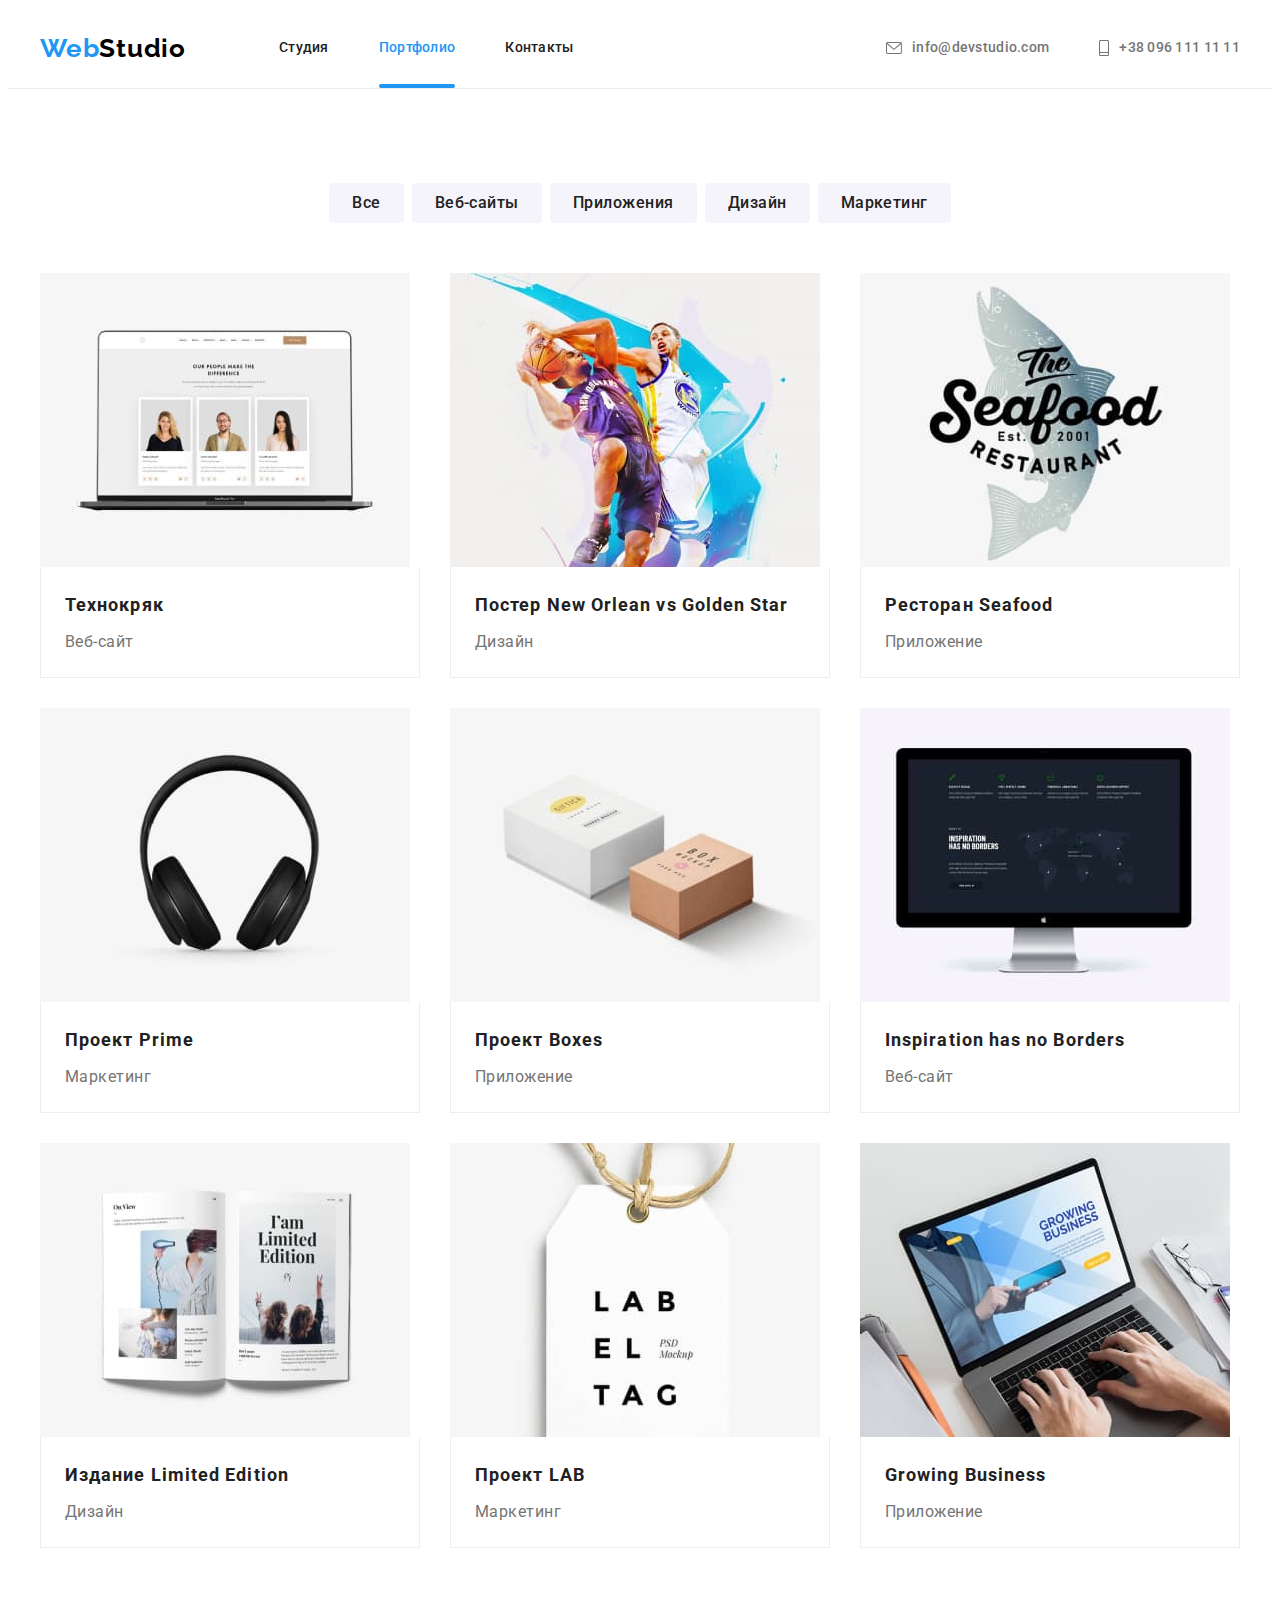
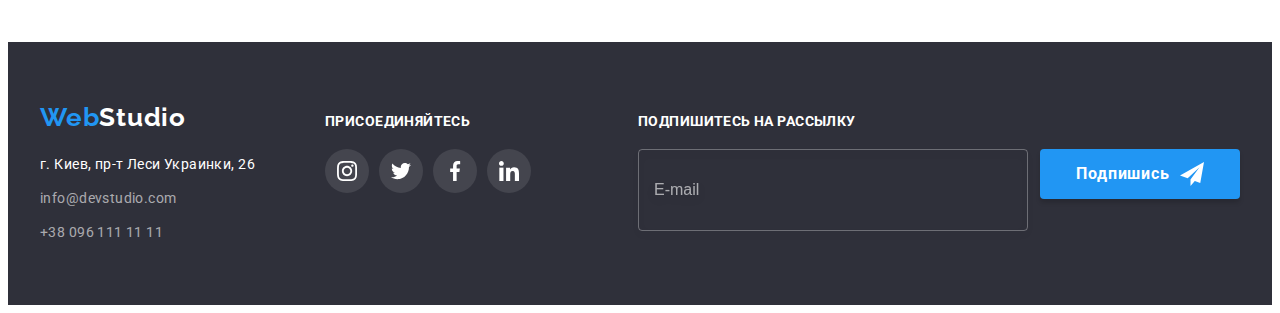
==== portfolio.html @ 3ea46f01 "basic files for homework 7" ====
<!DOCTYPE html>
<html lang="ru">

<head>
  <meta charset="UTF-8" />
  <meta http-equiv="X-UA-Compatible" content="IE=edge" />
  <meta name="viewport" content="width=device-width, initial-scale=1.0" />
  <title>Portfolio</title>
  <link rel="preconnect" href="https://fonts.googleapis.com" />
  <link rel="preconnect" href="https://fonts.gstatic.com" crossorigin />
  <link href="https://fonts.googleapis.com/css2?family=Raleway:wght@700&family=Roboto:wght@400;500;700;900&display=swap"
    rel="stylesheet" />
  <link rel="stylesheet" href="https://cdnjs.cloudflare.com/ajax/libs/modern-normalize/1.1.0/modern-normalize.min.css"
    integrity="sha512-wpPYUAdjBVSE4KJnH1VR1HeZfpl1ub8YT/NKx4PuQ5NmX2tKuGu6U/JRp5y+Y8XG2tV+wKQpNHVUX03MfMFn9Q=="
    crossorigin="anonymous" referrerpolicy="no-referrer" />
  <link rel="stylesheet" href="./css/styles.css" />
</head>

<body>
  <!-- Header-->
  <header class="header">
    <div class="container">
      <!--Main Navigation-->
      <nav class="header-nav">
        <a href="./index.html" lang="en" class="header-logo link">
          <span class="logo-accent">Web</span>Studio
        </a>
        <ul class="header-list list">
          <li class="header-item">
            <a href="./index.html" class="header-link link">Студия</a>
          </li>
          <li class="header-item">
            <a href="" class="header-link link active">Портфолио</a>
          </li>
          <li class="header-item">
            <a href="" class="header-link link"> Контакты</a>
          </li>
        </ul>
      </nav>
      <!-- Header Contacts-->
      <ul class="header-contacts-list list">
        <li class="header-item">
          <a href="mailto:info@devstudio.com" class="header-email link">
            <svg class="heder-mail-icon" width="16" height="12">
              <use href="./images/icons.svg#mail"></use>
            </svg>
            info@devstudio.com</a>
        </li>
        <li class="header-item">
          <a href="tel:+380961111111" class="header-tel link">
            <svg class="heder-tel-icon" width="10" height="16">
              <use href="./images/icons.svg#tel"></use>
            </svg>
            +38 096 111 11 11</a>
        </li>
      </ul>
    </div>
  </header>
  <!-- Main Content-->
  <main>
    <section class="portfolio">
      <div class="container">
        <h2 class="visually-hidden">Портфолио</h2>
        <ul class="portfolio-nav list">
          <li class="portfolio-item">
            <button type="button" class="portfolio-btn">Все</button>
          </li>
          <li class="portfolio-item">
            <button type="button" class="portfolio-btn">Веб-сайты</button>
          </li>
          <li class="portfolio-item">
            <button type="button" class="portfolio-btn">Приложения</button>
          </li>
          <li class="portfolio-item">
            <button type="button" class="portfolio-btn">Дизайн</button>
          </li>
          <li class="portfolio-item">
            <button type="button" class="portfolio-btn">Маркетинг</button>
          </li>
        </ul>
        <ul class="portfolio-list list">
          <li class="portfolio-item">
            <a href="" class="portfolio-link link">
              <div class="portfolio-top-wrap">
                <img src="./images/technocrack.jpg" alt="Веб-сайт Технокряк" width="370" />
                <p class="portfolio-top-text">Ресурс предлагает комплексные предложения с разным уровнем функционала и
                  сервисов. Все это позволит посетителю получить
                  исчерпывающие сведения о компании или частном лице.</p>
              </div>
              <div class="portfolio-title-wrap">
                <h3 class="portfolio-subtitle">Технокряк</h3>
                <p class="portfolio-text">Веб-сайт</p>
              </div>
            </a>
          </li>
          <li class="portfolio-item">
            <a href="" class="portfolio-link link">
              <div class="portfolio-top-wrap">
                <img src="./images/novsgs.jpg" alt="Постер New Orlean vs Golden Star" width="370" />
                <p class="portfolio-top-text">Ресурс предлагает комплексные предложения с разным уровнем функционала и
                  сервисов. Все это позволит посетителю получить
                  исчерпывающие сведения о компании или частном лице.</p>
              </div>
              <div class="portfolio-title-wrap">
                <h3 class="portfolio-subtitle">
                  Постер <span lang="en">New Orlean vs Golden Star</span>
                </h3>
                <p class="portfolio-text">Дизайн</p>
              </div>
            </a>
          </li>
          <li class="portfolio-item">
            <a href="" class="portfolio-link link">
              <div class="portfolio-top-wrap">
                <img src="./images/seafood.jpg" alt="Ресторан Seafood" width="370" />
                <p class="portfolio-top-text">Ресурс предлагает комплексные предложения с разным уровнем функционала и
                  сервисов. Все это позволит посетителю получить
                  исчерпывающие сведения о компании или частном лице.</p>
              </div>
              <div class="portfolio-title-wrap">
                <h3 class="portfolio-subtitle">Ресторан <span lang="en">Seafood</span></h3>
                <p class="portfolio-text">Приложение</p>
              </div>
            </a>
          </li>
          <li class="portfolio-item">
            <a href="" class="portfolio-link link">
              <div class="portfolio-top-wrap">
                <img src="./images/prime.jpg" alt="Проект Prime" width="370" />
                <p class="portfolio-top-text">Ресурс предлагает комплексные предложения с разным уровнем функционала и
                  сервисов. Все это позволит посетителю получить
                  исчерпывающие сведения о компании или частном лице.</p>
              </div>
              <div class="portfolio-title-wrap">
                <h3 class="portfolio-subtitle">Проект <span lang="en">Prime</span></h3>
                <p class="portfolio-text">Маркетинг</p>
              </div>
            </a>
          </li>
          <li class="portfolio-item">
            <a href="" class="portfolio-link link">
              <div class="portfolio-top-wrap">
                <img src="./images/boxes.jpg" alt="Проект Boxes" width="370" />
                <p class="portfolio-top-text">Ресурс предлагает комплексные предложения с разным уровнем функционала и
                  сервисов. Все это позволит посетителю получить
                  исчерпывающие сведения о компании или частном лице.</p>
              </div>
              <div class="portfolio-title-wrap">
                <h3 class="portfolio-subtitle">Проект <span lang="en">Boxes</span></h3>
                <p class="portfolio-text">Приложение</p>
              </div>
            </a>
          </li>
          <li class="portfolio-item">
            <a href="" class="portfolio-link link">
              <div class="portfolio-top-wrap">
                <img src="./images/inspiration.jpg" alt="Inspiration has no Borders" width="370" />
                <p class="portfolio-top-text">Ресурс предлагает комплексные предложения с разным уровнем функционала и
                  сервисов. Все это позволит посетителю получить
                  исчерпывающие сведения о компании или частном лице.</p>
              </div>
              <div class="portfolio-title-wrap">
                <h3 class="portfolio-subtitle" lang="en">Inspiration has no Borders</h3>
                <p class="portfolio-text">Веб-сайт</p>
              </div>
            </a>
          </li>
          <li class="portfolio-item">
            <a href="" class="portfolio-link link">
              <div class="portfolio-top-wrap">
                <img src="./images/limited-edition.jpg" alt="Издание Limited Edition" width="370" />
                <p class="portfolio-top-text">Ресурс предлагает комплексные предложения с разным уровнем функционала и
                  сервисов. Все это позволит посетителю получить
                  исчерпывающие сведения о компании или частном лице.</p>
              </div>
              <div class="portfolio-title-wrap">
                <h3 class="portfolio-subtitle">Издание <span lang="en">Limited Edition</span></h3>
                <p class="portfolio-text">Дизайн</p>
              </div>
            </a>
          </li>
          <li class="portfolio-item">
            <a href="" class="portfolio-link link">
              <div class="portfolio-top-wrap">
                <img src="./images/lab.jpg" alt="Проект LAB" width="370" />
                <p class="portfolio-top-text">Ресурс предлагает комплексные предложения с разным уровнем функционала и
                  сервисов. Все это позволит посетителю получить
                  исчерпывающие сведения о компании или частном лице.</p>
              </div>
              <div class="portfolio-title-wrap">
                <h3 class="portfolio-subtitle">Проект <span lang="en">LAB</span></h3>
                <p class="portfolio-text">Маркетинг</p>
              </div>
            </a>
          </li>
          <li class="portfolio-item">
            <a href="" class="portfolio-link link">
              <div class="portfolio-top-wrap">
                <img src="./images/growing-business.jpg" alt="Growing Business" width="370" />
                <p class="portfolio-top-text">Ресурс предлагает комплексные предложения с разным уровнем функционала и
                  сервисов. Все это позволит посетителю получить
                  исчерпывающие сведения о компании или частном лице.</p>
              </div>
              <div class="portfolio-title-wrap">
                <h3 class="portfolio-subtitle" lang="en">Growing Business</h3>
                <p class="portfolio-text">Приложение</p>
              </div>
            </a>
          </li>
        </ul>
      </div>
    </section>
  </main>
  <!--Footer-->
  <footer class="footer">
    <div class="container">
      <div class="footer-address-wrap">
        <a href="./index.html" lang="en" class="footer-logo link">
          <span class="logo-accent">Web</span>Studio
        </a>
        <address class="address">
          <ul class="footer-list list">
            <li class="footer-item">
              <a href="" class="footer-address link"> г. Киев, пр-т Леси Украинки, 26</a>
            </li>
            <li class="footer-item">
              <a href="mailto:info@devstudio.com" class="footer-email link">info@devstudio.com</a>
            </li>
            <li class="footer-item">
              <a href="tel:+380961111111" class="footer-tel link">+38 096 111 11 11</a>
            </li>
          </ul>
        </address>
      </div>
      <div class="footer-soc">
        <p class="footer-soc-title">присоединяйтесь</p>
        <ul class="footer-soc-list list">
          <li class="footer-soc-item"><a href="" class="footer-soc-link link">
              <svg class="footer-soc-icon" width="20" height="20">
                <use href="./images/icons.svg#instagram"></use>
              </svg>
            </a></li>
          <li class="footer-soc-item"><a href="" class="footer-soc-link link">
              <svg class="footer-soc-icon" width="20" height="20">
                <use href="./images/icons.svg#twitter"></use>
              </svg>
            </a></li>
          <li class="footer-soc-item"><a href="" class="footer-soc-link link">
              <svg class="footer-soc-icon" width="20" height="20">
                <use href="./images/icons.svg#facebook"></use>
              </svg>
            </a></li>
          <li class="footer-soc-item"><a href="" class="footer-soc-link link">
              <svg class="footer-soc-icon" width="20" height="20">
                <use href="./images/icons.svg#linkedin"></use>
              </svg>
            </a></li>
        </ul>
      </div>
      <div class="footer-connect">
        <p class="footer-soc-title">Подпишитесь на рассылку
        </p>
        <form class="subscribe-form">
          <label for="subscribe-email" class="input-label visually-hidden">E-mail</label>
          <input type="email" name="subscribe-email" placeholder="E-mail" class="subscribe-input" required
            id="subscribe-email">
          <button type="submit" class="hero-btn subscribe-btn">Подпишись
            <svg class="footer-subscribe-icon" width="24" height="24">
              <use href="./images/icons.svg#icon-send"></use>
            </svg>
          </button>
        </form>
      </div>
    </div>
  </footer>
</body>

</html>
---- css/styles.css ----
:root {
    --logo-dark-color:#000000;
    --logo-light-color: #FFFFFF;;
    --header-nav-color:#212121;
    --header-contacts-color:#757575;
    --main-title-color: #ffffff;
    --second-title-color: #212121;
    --border-check-color: #212121;
    --main-text-color: #757575;
    --accent-color: #2196F3;
    --main-btn-color: #2196F3;
    --second-btn-color: #F5F4FA;
    --main-bg-color: #2F303A;
    --team-card-bg: #FFFFFF;
    --footer-contacts-color: rgba(255, 255, 255, 0.6);
    --main-font: "Roboto", sans-serif;
}


/* ---------- reset styles -------------*/
p, h1, h2, h3, h4, h5, h6 {
    margin: 0;
}

ul {
    margin: 0;
    padding-left: 0;
}

button {
    cursor: pointer;
}

a {
    color: inherit;
}

img {
    display: block;
}

body {
    font-family: var(--main-font);
    color: var(--main-text-color);
}

.list {
    list-style: none;
}

.link {
    text-decoration: none;
}

a.active {
    color: var(--accent-color);
    position: relative;
}

a.active::after {
    content: '';
    display: block;
    height: 4px;
    width: 100%;
    background: var(--accent-color);
    border-color: var(--accent-color);
    border-radius: 2px;
    position:absolute;
bottom: 0;
}


.visually-hidden {
    position: absolute;
    white-space: nowrap;
    width: 1px;
    height: 1px;
    overflow: hidden;
    border: 0;
    padding: 0;
    clip: rect(0, 0, 0, 0);
    clip-path: inset(50%);
    margin: -1px;
}

.container {
    width: 1200px;
    margin: 0 auto;
    padding-left: 15px;
    padding-right: 15px;

}


/*--------- HEADER STYLES --------- */
.header {
    border-bottom: 1px solid #ECECEC;
    
}
.header .container {
    display: flex;
    align-items: center;
}

.header-nav {
    display: flex;
    align-items: center;
}


.header-logo {
    font-family: 'Raleway';
    font-weight: 700;
    font-size: 26px;
    line-height: 1.19;
    letter-spacing: 0.03em;
    color: var(--logo-dark-color);
    margin-right: 93px;
    padding: 24px 0;
}

.logo-accent   {
    color:var(--accent-color);
}

.header-link,
.header-tel,
.header-email {
    font-weight: 500;
    font-size: 14px;
    line-height: 1.14;
    letter-spacing: 0.02em;
    color: var(--header-nav-color);
    display: inline-block;
    padding: 32px 0;
    transition: color 250ms cubic-bezier(0.4, 0, 0.2, 1);
    
        
}

.header-tel,
.header-email {
    color: var(--header-contacts-color);
    display: flex;
    justify-content: center;
    align-items: center;
    
}

.heder-mail-icon,
.heder-tel-icon {
    margin-right: 10px;
    fill: currentColor;
}


.header-link:hover,
.header-link:focus,
.header-tel:hover,
.header-tel:focus,
.header-email:hover,
.header-email:focus {
    color: var(--accent-color);
}


.header-list, .header-contacts-list {
    display: flex;
    align-items: center;
}

.header-item:not(:last-child) {
    margin-right: 50px;
}


.header-contacts-list {
    margin-left: auto;
}



/*--------- HERO STYLES --------- */
.hero {
    background-color: var(--main-bg-color);
    max-width: 1600px;
        
        height: 600px;
        margin: 0 auto;
        background-image:
            linear-gradient(to right, rgba(47, 48, 58, 0.4), rgba(47, 48, 58, 0.4)),
            url(../images/herobg.jpg);
        background-repeat: no-repeat;
        background-position: center;
        background-size: cover;
        padding: 200px 0;
}

/*--- 
.hero-bg {
    width: 1600px;
    min-width: 1200px;
    height: 600px;
    margin: 0 auto;
    background-image:
        linear-gradient(to right, rgba(47, 48, 58, 0.4), rgba(47, 48, 58, 0.4)),
        url(../images/herobg.jpg);
    background-repeat: no-repeat;
    background-position: center;
    background-size: cover;

}
*/
    
.hero .container{
    text-align: center;
    
    
}

.hero-title {
    font-weight: 900;
    font-size: 44px;
    line-height: 1.36;
    letter-spacing: 0.06em;
    text-transform: uppercase;
    color:var(--main-title-color);
    max-width: 696px;
    display: block;
    margin: 0 auto;
    margin-bottom: 30px;
    
}

.hero-btn {
    font-family: inherit;
    font-weight: 700;
    font-size: 16px;
    line-height: 1.88;
    letter-spacing: 0.06em;
    color: #FFFFFF;
    background: var(--main-btn-color);
    display: block;
    min-width: 200px;
    min-height: 50px;
    padding: 10px 32px;
    border: 1px solid transparent;
    border-radius: 4px;
    margin: 0 auto;
    transition: background 250ms cubic-bezier(0.4, 0, 0.2, 1);
    transition: box-shadow 250ms cubic-bezier(0.4, 0, 0.2, 1);

}

.hero-btn:hover,
.hero-btn:focus {
    background: #188CE8;
    box-shadow: 0px 4px 4px rgba(0, 0, 0, 0.15);
}
 
/*--------- Features STYLES --------- */
.features {
    padding-top: 94px;
    padding-bottom: 94px;
}

.features-list {
    display: flex;
    justify-content: space-between;
}

.features-item {
    width: 270px;
}

.features-thumb {
    height: 120px;
    margin-bottom: 30px;
    display: flex;
    justify-content: center;
    align-items: center;
    background: #F5F4FA;
    border-radius: 4px;

}


.features-item + .features-item {
    margin-left: 30px;
}

.features-subtitle {
    font-weight: 700;
    font-size: 14px;
    line-height: 1.14;
    letter-spacing: 0.03em;
    text-transform: uppercase;
    color: var(--second-title-color);
    margin-bottom: 10px;
}

.features-text {
    font-size: 14px;
    line-height: 1.71;
    letter-spacing: 0.03em;
}

/*--------- Products STYLES --------- */

.products {
    padding-bottom: 94px;
}

.products-list {
    display: flex;
}

.products-item {

position: relative;
}

.products-item +.products-item {
    margin-left: 30px;
}


.products-item-title {
    display: flex;
    font-style: normal;
font-weight: 700;
font-size: 14px;
line-height: 1.14;
text-align: center;
letter-spacing: 0.03em;
text-transform: uppercase;
background: rgba(47, 48, 58, 0.8);
color: #FFFFFF;
width: 100%;
height: 70px;
position: absolute;
left: 0;
bottom: 0;
align-items: center;
justify-content: center;
}

.products-title {
    font-weight: 700;
    font-size: 36px;
    line-height: 1.16;
    text-align: center;
    letter-spacing: 0.03em;
    color: var(--second-title-color);
    margin-bottom: 50px;
}

/*--------- TEAM STYLES --------- */

.team {
    background-color: #F5F4FA;
    padding-top: 94px;
    padding-bottom: 94px;
}

.team-list {
    display: flex;
    margin: -15px;
}

.team-item {
    flex-basis: calc(100% / 3 - 30px);
    margin: 15px;
    
    background-color: var(--team-card-bg);
    box-shadow: 0px 1px 3px rgba(0, 0, 0, 0.12),
     0px 1px 1px rgba(0, 0, 0, 0.14),
      0px 2px 1px rgba(0, 0, 0, 0.2);
    border-radius: 0px 0px 4px 4px;
   
}

.team-title-wrap {
    padding: 30px 0;
}



.team-title {
    font-weight: 700;
    font-size: 36px;
    line-height: 1.16;
    text-align: center;
    letter-spacing: 0.03em;
    color: var(--second-title-color);
    margin-bottom: 50px;
}


.team-subtitle {
    font-weight: 500;
    font-size: 16px;
    line-height: 1.18;
    text-align: center;
    letter-spacing: 0.03em;
    color: var(--second-title-color);
    margin-bottom: 10px;
}

.team-text {
    font-size: 16px;
    line-height: 1.18;
    text-align: center;
    letter-spacing: 0.03em;
    margin-bottom: 16px;
}

.masters-soc-list {
    display: flex;
    justify-content: center;
}

.masters-soc-item {
    width: 44px;
    height: 44px;
    margin-left: 10px;
}

.masters-soc-item:first-child {
    margin-left: 0;
}


.master-soc-link {
    display: flex;
    align-items: center;
    justify-content: center;
    width: 100%;
    height: 100%;
    border-radius: 50%;
    color: #AFB1B8;
    transition: background-color 250ms cubic-bezier(0.4, 0, 0.2, 1),
                color 250ms cubic-bezier(0.4, 0, 0.2, 1);
   
}

.masters-soc-icon {
    fill: currentColor;
}

.master-soc-link:hover,
.master-soc-link:focus {
    background-color: var(--accent-color);
    color: #FFFFFF;
}


/*----------- CLIENTS ---------------*/

.clients {
    padding-top: 94px;
    padding-bottom: 94px;
    
}

.clients-title {
        font-weight: 700;
        font-size: 36px;
        line-height: 1.16;
        text-align: center;
        letter-spacing: 0.03em;
        color: var(--second-title-color);
         margin-bottom: 50px;
}

.clients-list {
    display: flex;
    justify-content: center;
}

.clients-item {
    width: 170px;
    height: 92px;
    
}

    
.clients-item:not(:last-child) {
    margin-right: 30px;
}

.clients-link {
    width: 100%;
    height: 100%;
    display: flex;
    justify-content: center;
    align-items: center;
    color: #AFB1B8;
    border: 1px solid #AFB1B8;
    border-radius: 4px;
    transition: color 250ms cubic-bezier(0.4, 0, 0.2, 1),
                border 250ms cubic-bezier(0.4, 0, 0.2, 1);
    
}

.clients-link:hover,
.clients-link:focus {
    color: var(--accent-color);
    border: 1px solid var(--accent-color);
    outline: transparent;
}

.clients-icon {
    fill: currentColor;
}

/*--------- Footer STYLES --------- */
.footer {
    background-color: var(--main-bg-color);
    padding-top: 60px;
    padding-bottom: 60px;
}

.footer-logo {
    font-family: 'Raleway';
    font-weight: 700;
    font-size: 26px;
    line-height: 1.19;
    letter-spacing: 0.03em;
    color: var(--logo-light-color);
    margin-bottom: 20px;
    display: inline-block;
}

.footer-logo span {
    color: var(--accent-color);
}

.address {
    font-style: normal;
    font-size: 14px;
    line-height: 1.71;
    letter-spacing: 0.03em;
    
}

.footer-address-wrap {
    color: #FFFFFF;
}

.footer-item:not(:last-child) {
    margin-bottom: 10px;
}

.footer-email,
.footer-tel {
    color: var(--footer-contacts-color);
    transition: color 250ms cubic-bezier(0.4, 0, 0.2, 1);
}

.footer-address, 
.footer-link {
    transition: color 250ms cubic-bezier(0.4, 0, 0.2, 1);
}

.footer-address:hover,
.footer-address:focus,
.footer-link:hover,
.footer-link:focus,
.footer-tel:hover,
.footer-tel:focus,
.footer-email:hover,
.footer-email:focus {
    color: var(--accent-color);
}

.footer .container {
    display: flex;
    align-items: baseline;
}

.footer-address-wrap {
    margin-right: 70px;
}
.footer-soc {
    margin-right: auto;
}
.footer-soc-title {
    font-weight: 700;
        font-size: 14px;
        line-height: 16px;
        letter-spacing: 0.03em;
        text-transform: uppercase;
        color: var(--main-title-color);
        margin-bottom: 20px;
}


.footer-soc-list {
    display: flex;
    justify-content: center;
}

.footer-soc-item {
    width: 44px;
    height: 44px;
    margin-left: 10px;
}

.footer-soc-item:first-child {
    margin-left: 0;
}


.footer-soc-link {
    display: flex;
    align-items: center;
    justify-content: center;
    width: 100%;
    height: 100%;
    border-radius: 50%;
    color: #FFFFFF;
    background: rgba(255, 255, 255, 0.1);
    transition: background-color 250ms cubic-bezier(0.4, 0, 0.2, 1);

}

.footer-soc-icon {
    fill: currentColor;
}

.footer-soc-link:hover,
.footer-soc-link:focus {
    background-color: var(--accent-color);
    
}


.subscribe-form {
    display: flex;
   
}
.subscribe-input {
    width: 358px;
    height: 50px;
    background-color: transparent;
    border: 1px solid rgba(255, 255, 255, 0.3);
        filter: drop-shadow(0px 4px 4px rgba(0, 0, 0, 0.15));
        border-radius: 4px;
        outline: transparent;
        padding: 15px;
        margin-right: 12px;
        color: rgba(255, 255, 255, 0.6);
}

.subscribe-btn {
    box-shadow: 0px 4px 4px rgba(0, 0, 0, 0.15);
    color:#FFFFFF;
    display: flex;
    justify-content: center;
    align-items: center;
    height: 50px;
}

.footer-subscribe-icon {
    fill: currentColor;
    margin-left: 10px;
}

.subscribe-input::placeholder {
font-style: normal;
font-weight: 400;
font-size: 16px;
line-height: 1.25;
color: rgba(255, 255, 255, 0.6);
}

.subscribe-input:focus {
    border-color:var(--accent-color)
    
}
/*-----------MODAL------------------*/

.backdrop {
    position: fixed;
    top: 0;
    left: 0;
    width: 100%;
    height: 100%;
    background: rgba(0, 0, 0, 0.2);
    transition: opacity 250ms cubic-bezier(0.4, 0, 0.2, 1), 
                visibility 250ms cubic-bezier(0.4, 0, 0.2, 1);
}

.backdrop.is-hidden .modal {
    transform: translate(-50%, -50%) scale(0);
}

.modal {
    position: absolute;
    top: 50%;
    left:50%;
    transform: translate(-50%,-50%) scale(1);
    width: 528px;
    min-height: 581px;
    background: #FFFFFF;
        box-shadow: 0px 1px 3px rgba(0, 0, 0, 0.12), 0px 1px 1px rgba(0, 0, 0, 0.14), 0px 2px 1px rgba(0, 0, 0, 0.2);
        border-radius: 4px;
        transition: transform 250ms cubic-bezier(0.4, 0, 0.2, 1);
    padding: 40px;
}


.modal-title {
    font-weight: 700;
        font-size: 20px;
        line-height: 1.15;
        text-align: center;
        letter-spacing: 0.03em;
        margin-bottom: 12px;
        color: var(--second-title-color:);
}

.input-label {
    font-weight: 400;
        font-size: 12px;
        line-height: 1.16;
        letter-spacing: 0.01em;
       color: var(--main-text-color);
       display: block;
       margin-bottom: 4px;
}

.modal-field {
    margin-bottom: 10px;
}



.modal-field.margin-btm-20 {
    margin-bottom: 20px;
}

.modal-field.margin-btm-30 {
    margin-bottom: 30px;
}


.input-wrap {
    position: relative;
}
.modal-input {
        width: 100%;
        height: 40px;
        border: 1px solid rgba(33, 33, 33, 0.2);
        border-radius: 4px;
        background-color: transparent;
        padding-left: 35px;
        outline: transparent;
        transition: border-color 250ms cubic-bezier(0.4, 0, 0.2, 1);
}

.modal-input:focus {
    border-color: var(--accent-color);
    
}
.modal-input:focus + .input-icon {
    fill: var(--accent-color);
    
}

.input-icon {
    position: absolute;
    left: 15px;
    top: 50%;
    transform: translateY(-50%);
    transition: fill 250ms cubic-bezier(0.4, 0, 0.2, 1);

}

.modal-text {
    width: 100%;
    height: 120px;
    
        border: 1px solid rgba(33, 33, 33, 0.2);
        border-radius: 4px;
        padding: 12px 16px;
        resize: none;
        transition: border-color 250ms cubic-bezier(0.4, 0, 0.2, 1);
        outline: transparent;
}

.modal-text:focus {
    border-color: var(--accent-color);
}

.modal-text::placeholder {
    font-weight: 400;
        font-size: 14px;
        line-height: 1,14;
        letter-spacing: 0.01em;
    
        color: rgba(117, 117, 117, 0.5);
}

.input-check:checked + .check-text::before {
    background-color: var(--accent-color);
    background-image: url(../images/che.svg);
    background-repeat: no-repeat;
    background-position: center;
    border-color: var(--accent-color);
    border-radius: 2px;
}

.input-check:focus + .check-text::before {
    border-color: var(--accent-color);
}
.check-text{
    font-weight: 400;
        font-size: 14px;
        line-height: 1.71;
        letter-spacing: 0.03em;
        display: flex;
        align-items: center;
        justify-content: center;
        color: var(--main-text-color);
}
.check-text::before {
    content: '';
    width: 16px;
    height: 15px;
    margin-right: 5px;
    border: 1px solid var(--border-check-color);
    border-radius: 2px;
}

.check-text a {
    color: var(--accent-color);
    margin-left: 5px;
}

.modal-close-btn {
    position: absolute;
    top:10px;
    right:10px;
    width: 30px;
    height: 30px;
    border: 1px solid rgba(0, 0, 0, 0.1);
    background-color: transparent;
    border-radius: 50%;
    display: flex;
    align-items: center;
    justify-content: center;
    outline: transparent;
    padding: 0;
    
}

.close-btn {
    transition: fill 250ms cubic-bezier(0.4, 0, 0.2, 1);
    
}


.close-btn:hover,
.close-btn:focus {
    fill: var(--accent-color);
}

.is-hidden {
    opacity: 0;
    visibility: hidden;
    pointer-events: none;
}

.no-scroll {
    overflow: hidden;
}



/*----------------PORTFOLIO STYLES--------------*/
/*------- Portfolio navigation ----------------*/
.portfolio  {
    padding: 94px 0;
}

.portfolio-nav {
    display: flex;
    justify-content: center;
    margin-bottom: 50px;
}

.portfolio-nav .portfolio-item {
    margin-left: 8px;   
}

.portfolio-nav .portfolio-item:first-child {
    margin-left: 0;
}

.portfolio-btn{
    font-family: inherit;
    font-weight: 500;
    font-size: 16px;
    line-height: 1.62;
    text-align: center;
    letter-spacing: 0.03em;
    color: #212121;
    background-color: var(--second-btn-color);
    cursor: pointer;
    padding: 6px 22px;
    border: 1px solid transparent;
    border-radius: 4px;
    transition: color 250ms cubic-bezier(0.4, 0, 0.2, 1),
                background-color 250ms cubic-bezier(0.4, 0, 0.2, 1),
                box-shadow 250ms cubic-bezier(0.4, 0, 0.2, 1);
}

.portfolio-btn:hover,
.portfolio-btn:focus {
    color: #ffffff;
    background-color: var(--main-btn-color);
    box-shadow: 0px 3px 1px rgba(0, 0, 0, 0.1), 0px 1px 2px rgba(0, 0, 0, 0.08), 0px 2px 2px rgba(0, 0, 0, 0.12);
}

/*------- Portfolio gallery ----------------*/
.portfolio-list {
    display: flex;
    flex-wrap: wrap;
    margin: -15px;
   
}

.portfolio-list .portfolio-item {
    flex-basis: calc(100% / 3 - 30px);
    margin: 15px;
    
}


.portfolio-link {
    display: block;
    transition: box-shadow 250ms cubic-bezier(0.4, 0, 0.2, 1);
    
    
}

.portfolio-link:hover,
.portfolio-link:focus {
box-shadow: 0px 1px 1px rgba(0, 0, 0, 0.12),
0px 4px 4px rgba(0, 0, 0, 0.06),
1px 4px 6px rgba(0, 0, 0, 0.16);
outline: transparent;
}
.portfolio-top-wrap {
    position: relative;
    overflow: hidden;
}

.portfolio-link:hover .portfolio-top-text,
.portfolio-link:focus .portfolio-top-text {
    transform: translateY(0);
}

.portfolio-top-text {
    position: absolute;
    top:0;
    font-weight: 400;
        font-size: 18px;
        line-height: 1.56;
        letter-spacing: 0.03em;
        color: #FFFFFF;
        background: rgba(33, 150, 243, 0.9);
        padding: 63px 24px;
        height: 100%;
        transform: translateY(101%);
        transition: transform 250ms cubic-bezier(0.4, 0, 0.2, 1);
        
}



.portfolio-title-wrap {
    padding: 20px 24px;
    border-bottom: 1px solid #EEEEEE;
    border-left: 1px solid #EEEEEE;
    border-right: 1px solid #EEEEEE;
    
}

.portfolio-subtitle {
    font-weight: 700;
    font-size: 18px;
    line-height: 2;
    letter-spacing: 0.06em;
    color: var(--second-title-color);
    margin-bottom: 4px;
}

.portfolio-text {
    font-size: 16px;
    line-height: 1.88;
    letter-spacing: 0.03em;
}
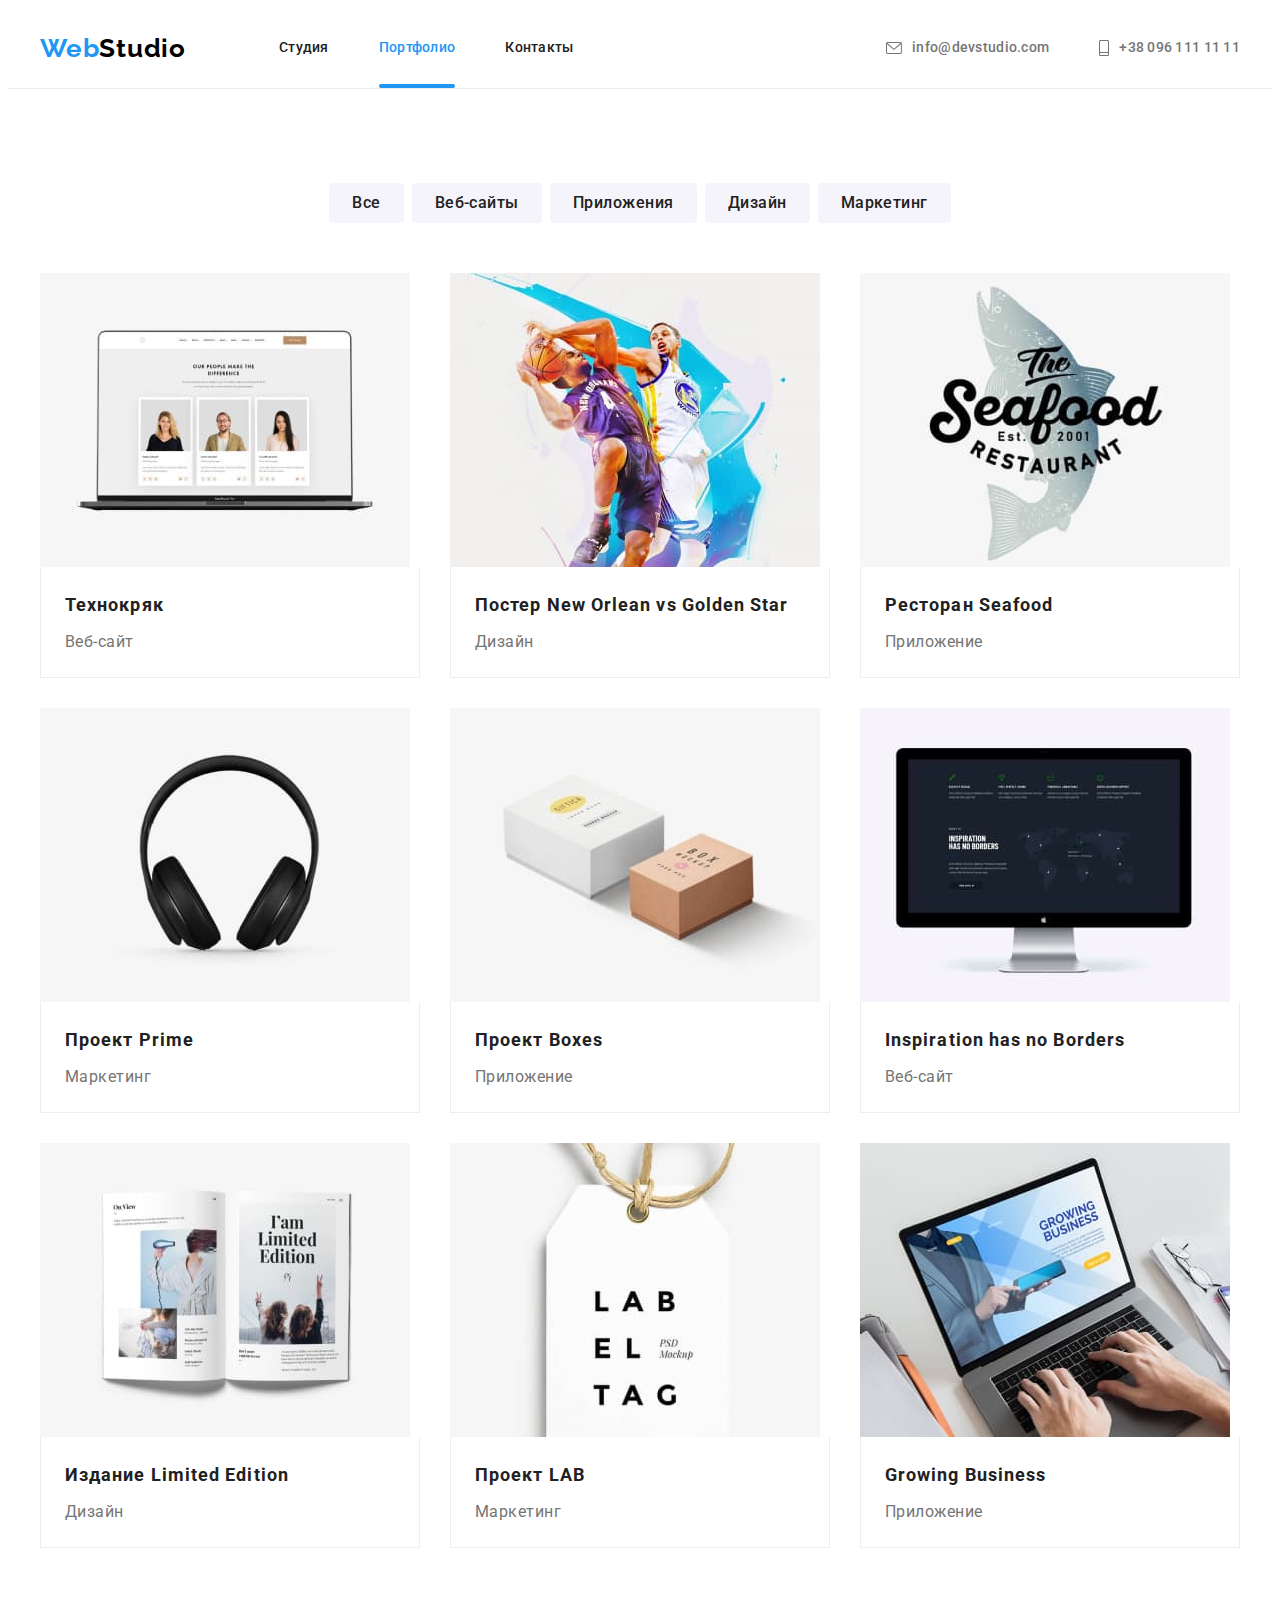
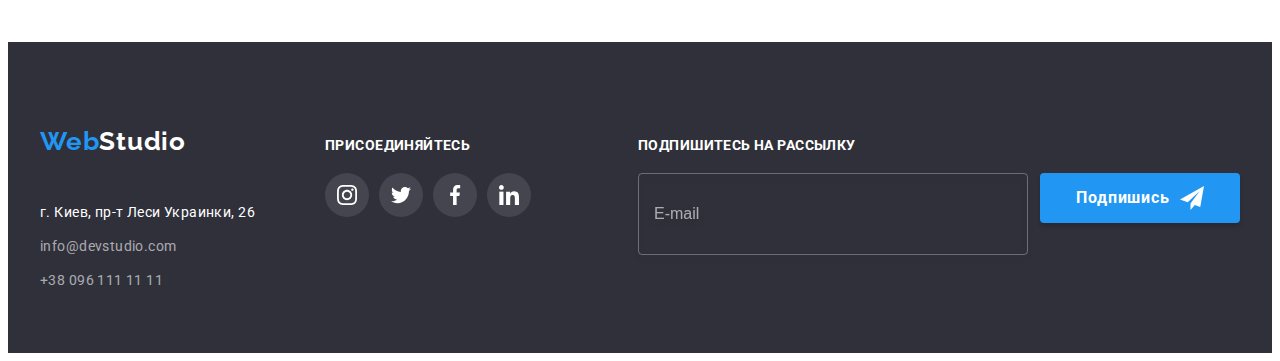
==== commit f41e915e: "adds sass and BEM to index.html" ====
--- a/portfolio.html
+++ b/portfolio.html
@@ -13,7 +13,8 @@
   <link rel="stylesheet" href="https://cdnjs.cloudflare.com/ajax/libs/modern-normalize/1.1.0/modern-normalize.min.css"
     integrity="sha512-wpPYUAdjBVSE4KJnH1VR1HeZfpl1ub8YT/NKx4PuQ5NmX2tKuGu6U/JRp5y+Y8XG2tV+wKQpNHVUX03MfMFn9Q=="
     crossorigin="anonymous" referrerpolicy="no-referrer" />
-  <link rel="stylesheet" href="./css/styles.css" />
+
+  <link rel="stylesheet" href="./css/main.min.css" />
 </head>
 
 <body>
@@ -21,34 +22,34 @@
   <header class="header">
     <div class="container">
       <!--Main Navigation-->
-      <nav class="header-nav">
-        <a href="./index.html" lang="en" class="header-logo link">
+      <nav class="nav">
+        <a href="./index.html" lang="en" class="logo nav__logo logo--color-dark link">
           <span class="logo-accent">Web</span>Studio
         </a>
-        <ul class="header-list list">
-          <li class="header-item">
-            <a href="./index.html" class="header-link link">Студия</a>
-          </li>
-          <li class="header-item">
-            <a href="" class="header-link link active">Портфолио</a>
-          </li>
-          <li class="header-item">
-            <a href="" class="header-link link"> Контакты</a>
+        <ul class="menu list">
+          <li class="menu__item">
+            <a href="./index.html" class="menu__link link ">Студия</a>
+          </li>
+          <li class="menu__item">
+            <a href="./portfolio.html" class="menu__link link active">Портфолио</a>
+          </li>
+          <li class="menu__item">
+            <a href="" class="menu__link link"> Контакты</a>
           </li>
         </ul>
       </nav>
       <!-- Header Contacts-->
-      <ul class="header-contacts-list list">
-        <li class="header-item">
-          <a href="mailto:info@devstudio.com" class="header-email link">
-            <svg class="heder-mail-icon" width="16" height="12">
+      <ul class="contacts header-contacts list">
+        <li class="contacts__item">
+          <a href="mailto:info@devstudio.com" class="contacts__email link">
+            <svg class="contacts__mail-icon" width="16" height="12">
               <use href="./images/icons.svg#mail"></use>
             </svg>
             info@devstudio.com</a>
         </li>
-        <li class="header-item">
-          <a href="tel:+380961111111" class="header-tel link">
-            <svg class="heder-tel-icon" width="10" height="16">
+        <li class="contacts__item">
+          <a href="tel:+380961111111" class="contacts__tel link">
+            <svg class="contacts__tel-icon" width="10" height="16">
               <use href="./images/icons.svg#tel"></use>
             </svg>
             +38 096 111 11 11</a>
@@ -215,57 +216,57 @@
   <footer class="footer">
     <div class="container">
       <div class="footer-address-wrap">
-        <a href="./index.html" lang="en" class="footer-logo link">
+        <a href="./index.html" lang="en" class="logo  logo--color-light link">
           <span class="logo-accent">Web</span>Studio
         </a>
         <address class="address">
-          <ul class="footer-list list">
-            <li class="footer-item">
-              <a href="" class="footer-address link"> г. Киев, пр-т Леси Украинки, 26</a>
+          <ul class="address-list list">
+            <li class="address-list__item">
+              <a href="" class="address-list__address link"> г. Киев, пр-т Леси Украинки, 26</a>
             </li>
-            <li class="footer-item">
-              <a href="mailto:info@devstudio.com" class="footer-email link">info@devstudio.com</a>
+            <li class="address-list__item">
+              <a href="mailto:info@devstudio.com" class="address-list__email link">info@devstudio.com</a>
             </li>
-            <li class="footer-item">
-              <a href="tel:+380961111111" class="footer-tel link">+38 096 111 11 11</a>
+            <li class="address-list__item">
+              <a href="tel:+380961111111" class="address-list__tel link">+38 096 111 11 11</a>
             </li>
           </ul>
         </address>
       </div>
       <div class="footer-soc">
-        <p class="footer-soc-title">присоединяйтесь</p>
-        <ul class="footer-soc-list list">
-          <li class="footer-soc-item"><a href="" class="footer-soc-link link">
-              <svg class="footer-soc-icon" width="20" height="20">
+        <p class="footer-soc__title">присоединяйтесь</p>
+        <ul class="social list">
+          <li class="social__item"><a href="" class="social__link link">
+              <svg class="social__icon" width="20" height="20">
                 <use href="./images/icons.svg#instagram"></use>
               </svg>
             </a></li>
-          <li class="footer-soc-item"><a href="" class="footer-soc-link link">
-              <svg class="footer-soc-icon" width="20" height="20">
+          <li class="social__item"><a href="" class="social__link link">
+              <svg class="social__icon" width="20" height="20">
                 <use href="./images/icons.svg#twitter"></use>
               </svg>
             </a></li>
-          <li class="footer-soc-item"><a href="" class="footer-soc-link link">
-              <svg class="footer-soc-icon" width="20" height="20">
+          <li class="social__item"><a href="" class="social__link link">
+              <svg class="social__icon" width="20" height="20">
                 <use href="./images/icons.svg#facebook"></use>
               </svg>
             </a></li>
-          <li class="footer-soc-item"><a href="" class="footer-soc-link link">
-              <svg class="footer-soc-icon" width="20" height="20">
+          <li class="social__item"><a href="" class="social__link link">
+              <svg class="social__icon" width="20" height="20">
                 <use href="./images/icons.svg#linkedin"></use>
               </svg>
             </a></li>
         </ul>
       </div>
-      <div class="footer-connect">
-        <p class="footer-soc-title">Подпишитесь на рассылку
+      <div class="connect">
+        <p class="connect__title">Подпишитесь на рассылку
         </p>
-        <form class="subscribe-form">
-          <label for="subscribe-email" class="input-label visually-hidden">E-mail</label>
-          <input type="email" name="subscribe-email" placeholder="E-mail" class="subscribe-input" required
+        <form class="subscribe">
+          <label for="subscribe-email" class="subscribe__label visually-hidden">E-mail</label>
+          <input type="email" name="subscribe-email" placeholder="E-mail" class="subscribe__input" required
             id="subscribe-email">
-          <button type="submit" class="hero-btn subscribe-btn">Подпишись
-            <svg class="footer-subscribe-icon" width="24" height="24">
+          <button type="submit" class="subscribe__btn btn">Подпишись
+            <svg class="subscribe__icon" width="24" height="24">
               <use href="./images/icons.svg#icon-send"></use>
             </svg>
           </button>
--- a/css/main.min.css
+++ b/css/main.min.css
@@ -0,0 +1 @@
+:root{--logo-dark-color: #000000;--logo-light-color: #FFFFFF;--header-nav-color: #212121;--header-contacts-color: #757575;--main-title-color: #ffffff;--second-title-color: #212121;--border-check-color: #212121;--main-text-color: #757575;--accent-color: #2196F3;--main-btn-color: #2196F3;--second-btn-color: #F5F4FA;--main-bg-color: #2F303A;--team-card-bg: #FFFFFF;--footer-contacts-color: rgba(255, 255, 255, 0.6);--main-font: "Roboto", sans-serif}p,h1,h2,h3,h4,h5,h6{margin:0}ul{margin:0;padding-left:0}button{cursor:pointer}a{color:inherit}img{display:block}body{font-family:var(--main-font);color:var(--main-text-color)}.list{list-style:none}.link{text-decoration:none}.visually-hidden{position:absolute;white-space:nowrap;width:1px;height:1px;overflow:hidden;border:0;padding:0;clip:rect(0, 0, 0, 0);clip-path:inset(50%);margin:-1px}a.active{color:var(--accent-color);position:relative}a.active::after{content:"";display:block;height:4px;width:100%;background:var(--accent-color);border-color:var(--accent-color);border-radius:2px;position:absolute;bottom:0}.container{width:1200px;margin:0 auto;padding-left:15px;padding-right:15px}.btn{font-family:inherit;font-weight:700;font-size:16px;line-height:1.88;letter-spacing:.06em;color:#fff;background:var(--main-btn-color);display:block;min-width:200px;min-height:50px;padding:10px 32px;border:1px solid rgba(0,0,0,0);border-radius:4px;margin:0 auto;transition:background 250ms cubic-bezier(0.4, 0, 0.2, 1);transition:box-shadow 250ms cubic-bezier(0.4, 0, 0.2, 1)}.btn:hover,.btn:focus{background:#188ce8;box-shadow:0px 4px 4px rgba(0,0,0,.15)}.backdrop{position:fixed;top:0;left:0;width:100%;height:100%;background:rgba(0,0,0,.2);transition:opacity 250ms cubic-bezier(0.4, 0, 0.2, 1),visibility 250ms cubic-bezier(0.4, 0, 0.2, 1)}.modal{position:absolute;top:50%;left:50%;transform:translate(-50%, -50%) scale(1);width:528px;min-height:581px;background:#fff;box-shadow:0px 1px 3px rgba(0,0,0,.12),0px 1px 1px rgba(0,0,0,.14),0px 2px 1px rgba(0,0,0,.2);border-radius:4px;transition:transform 250ms cubic-bezier(0.4, 0, 0.2, 1);padding:40px}.backdrop.is-hidden .modal{transform:translate(-50%, -50%) scale(0)}.modal__title{font-weight:700;font-size:20px;line-height:1.15;text-align:center;letter-spacing:.03em;margin-bottom:12px;color:var(--second-title-color)}.modal-form__input-label{font-weight:400;font-size:12px;line-height:1.16;letter-spacing:.01em;color:var(--main-text-color);display:block;margin-bottom:4px}.modal-field{margin-bottom:10px}.modal-field.margin-btm-20{margin-bottom:20px}.modal-field.margin-btm-30{margin-bottom:30px}.input-wrap{position:relative}.modal-form__input{width:100%;height:40px;border:1px solid rgba(33,33,33,.2);border-radius:4px;background-color:rgba(0,0,0,0);padding-left:35px;outline:rgba(0,0,0,0);transition:border-color 250ms cubic-bezier(0.4, 0, 0.2, 1)}.modal-form__input:focus{border-color:var(--accent-color)}.modal-form__input-icon{position:absolute;left:15px;top:50%;transform:translateY(-50%);transition:fill 250ms cubic-bezier(0.4, 0, 0.2, 1)}.modal-input:focus+.modal-form__input-icon{fill:var(--accent-color)}.modal-form__text{width:100%;height:120px;border:1px solid rgba(33,33,33,.2);border-radius:4px;padding:12px 16px;resize:none;transition:border-color 250ms cubic-bezier(0.4, 0, 0.2, 1);outline:rgba(0,0,0,0)}.modal-form__text:focus{border-color:var(--accent-color)}.modal-form__text::placeholder{font-weight:400;font-size:14px;line-height:1,14;letter-spacing:.01em;color:rgba(117,117,117,.5)}.modal-form__check-text{font-weight:400;font-size:14px;line-height:1.71;letter-spacing:.03em;display:flex;align-items:center;justify-content:center;color:var(--main-text-color)}.modal-form__check-text::before{content:"";width:16px;height:15px;margin-right:5px;border:1px solid var(--border-check-color);border-radius:2px}.modal-form__input-check:focus+.modal-form__check-text::before{border-color:var(--accent-color)}.modal-form__input-check:checked+.modal-form__check-text::before{background-color:var(--accent-color);background-image:url(../images/che.svg);background-repeat:no-repeat;background-position:center;border-color:var(--accent-color);border-radius:2px}.modal-form__check-text a{color:var(--accent-color);margin-left:5px}.modal__close-btn{position:absolute;top:10px;right:10px;width:30px;height:30px;border:1px solid rgba(0,0,0,.1);background-color:rgba(0,0,0,0);border-radius:50%;display:flex;align-items:center;justify-content:center;outline:rgba(0,0,0,0);padding:0;transition:border-color 250ms cubic-bezier(0.4, 0, 0.2, 1)}.modal__close-btn:hover,.modal__close-btn:focus{border-color:var(--accent-color)}.close-btn{transition:fill 250ms cubic-bezier(0.4, 0, 0.2, 1)}.modal__close-btn:hover .close-btn,.modal__close-btn:focus .close-btn{fill:var(--accent-color)}.is-hidden{opacity:0;visibility:hidden;pointer-events:none}.no-scroll{overflow:hidden}.header{border-bottom:1px solid #ececec}.header .container{display:flex;align-items:center}.nav{display:flex;align-items:center}.logo{font-family:"Raleway";font-weight:700;font-size:26px;line-height:1.19;letter-spacing:.03em;padding:24px 0}.logo--color-dark{color:var(--logo-dark-color)}.nav__logo{margin-right:93px}.logo-accent{color:var(--accent-color)}.menu__link,.contacts__tel,.contacts__email{font-weight:500;font-size:14px;line-height:1.14;letter-spacing:.02em;color:var(--header-nav-color);display:inline-block;padding:32px 0;transition:color 250ms cubic-bezier(0.4, 0, 0.2, 1)}.menu__link:hover,.menu__link:focus,.menu__link:hover,.menu__link:focus,.menu__link:hover,.menu__link:focus,.contacts__tel:hover,.contacts__tel:focus,.contacts__tel:hover,.contacts__tel:focus,.contacts__tel:hover,.contacts__tel:focus,.contacts__email:hover,.contacts__email:focus,.contacts__email:hover,.contacts__email:focus,.contacts__email:hover,.contacts__email:focus{color:var(--accent-color)}.contacts__tel,.contacts__email{color:var(--header-contacts-color);display:flex;justify-content:center;align-items:center}.contacts__mail-icon,.contacts__tel-icon{margin-right:10px;fill:currentColor}.menu,.contacts{display:flex;align-items:center}.menu__item:not(:last-child),.contacts__item:not(:last-child){margin-right:50px}.header-contacts{margin-left:auto}.hero{background-color:var(--main-bg-color);max-width:1600px;height:600px;margin:0 auto;background-image:linear-gradient(to right, rgba(47, 48, 58, 0.4), rgba(47, 48, 58, 0.4)),url(../images/herobg.jpg);background-repeat:no-repeat;background-position:center;background-size:cover;padding:200px 0}.hero .container{text-align:center}.hero__title{font-weight:900;font-size:44px;line-height:1.36;letter-spacing:.06em;text-transform:uppercase;color:var(--main-title-color);max-width:696px;display:block;margin:0 auto;margin-bottom:30px}.features{padding-top:94px;padding-bottom:94px}.features-list{display:flex;justify-content:space-between}.features-list__item{width:270px}.features-list__item+.features-list__item{margin-left:30px}.features-list__thumb{height:120px;margin-bottom:30px;display:flex;justify-content:center;align-items:center;background:#f5f4fa;border-radius:4px}.features-list__subtitle{font-weight:700;font-size:14px;line-height:1.14;letter-spacing:.03em;text-transform:uppercase;color:var(--second-title-color);margin-bottom:10px}.features-list__text{font-size:14px;line-height:1.71;letter-spacing:.03em}.products{padding-bottom:94px}.products-list{display:flex}.products-list__item{position:relative}.products-list__item+.products-list__item{margin-left:30px}.products-list__item-title{display:flex;font-style:normal;font-weight:700;font-size:14px;line-height:1.14;text-align:center;letter-spacing:.03em;text-transform:uppercase;background:rgba(47,48,58,.8);color:#fff;width:100%;height:70px;position:absolute;left:0;bottom:0;align-items:center;justify-content:center}.products__title{font-weight:700;font-size:36px;line-height:1.16;text-align:center;letter-spacing:.03em;color:var(--second-title-color);margin-bottom:50px}.team{background-color:#f5f4fa;padding-top:94px;padding-bottom:94px}.team-list{display:flex;margin:-15px}.team-list__item{flex-basis:calc(33.3333333333% - 30px);margin:15px;background-color:var(--team-card-bg);box-shadow:0px 1px 3px rgba(0,0,0,.12),0px 1px 1px rgba(0,0,0,.14),0px 2px 1px rgba(0,0,0,.2);border-radius:0px 0px 4px 4px}.team-list__title-wrap{padding:30px 0}.team__title{font-weight:700;font-size:36px;line-height:1.16;text-align:center;letter-spacing:.03em;color:var(--second-title-color);margin-bottom:50px}.team-list__subtitle{font-weight:500;font-size:16px;line-height:1.18;text-align:center;letter-spacing:.03em;color:var(--second-title-color);margin-bottom:10px}.team-list__text{font-size:16px;line-height:1.18;text-align:center;letter-spacing:.03em;margin-bottom:16px}.masters-soc-list{display:flex;justify-content:center}.masters-soc-list__item{width:44px;height:44px;margin-left:10px}.masters-soc-list__item:first-child{margin-left:0}.masters-soc-list__link{display:flex;align-items:center;justify-content:center;width:100%;height:100%;border-radius:50%;color:#afb1b8;transition:background-color 250ms cubic-bezier(0.4, 0, 0.2, 1),color 250ms cubic-bezier(0.4, 0, 0.2, 1)}.masters-soc-list__link:hover,.masters-soc-list__link:focus{background-color:var(--accent-color);color:#fff}.masters-soc-list__icon{fill:currentColor}.clients{padding-top:94px;padding-bottom:94px}.clients__title{font-weight:700;font-size:36px;line-height:1.16;text-align:center;letter-spacing:.03em;color:var(--second-title-color);margin-bottom:50px}.clients-list{display:flex;justify-content:center}.clients-list__item{width:170px;height:92px}.clients-list__item:not(:last-child){margin-right:30px}.clients-list__link{width:100%;height:100%;display:flex;justify-content:center;align-items:center;color:#afb1b8;border:1px solid #afb1b8;border-radius:4px;transition:color 250ms cubic-bezier(0.4, 0, 0.2, 1),border 250ms cubic-bezier(0.4, 0, 0.2, 1)}.clients-list__link:hover,.clients-list__link:focus{color:var(--accent-color);border:1px solid var(--accent-color);outline:rgba(0,0,0,0)}.clients-list__icon{fill:currentColor}.footer{background-color:var(--main-bg-color);padding-top:60px;padding-bottom:60px}.footer .container{display:flex;align-items:baseline}.logo{font-family:"Raleway";font-weight:700;font-size:26px;line-height:1.19;letter-spacing:.03em;display:inline-block}.logo span{color:var(--accent-color)}.logo--color-light{color:var(--logo-light-color);margin-bottom:20px}.address{font-style:normal;font-size:14px;line-height:1.71;letter-spacing:.03em}.footer-address-wrap{color:#fff}.address-list__item:not(:last-child){margin-bottom:10px}.address-list__email,.address-list__tel{color:var(--footer-contacts-color);transition:color 250ms cubic-bezier(0.4, 0, 0.2, 1)}.address-list__email:hover,.address-list__email:focus,.address-list__email:hover,.address-list__email:focus,.address-list__tel:hover,.address-list__tel:focus,.address-list__tel:hover,.address-list__tel:focus{color:var(--accent-color)}.address-list__address,.footer-link{transition:color 250ms cubic-bezier(0.4, 0, 0.2, 1)}.address-list__address:hover,.address-list__address:focus,.address-list__address:hover,.address-list__address:focus,.footer-link:hover,.footer-link:focus,.footer-link:hover,.footer-link:focus{color:var(--accent-color)}.footer-address-wrap{margin-right:70px}.footer-soc{margin-right:auto}.footer-soc__title,.connect__title{font-weight:700;font-size:14px;line-height:16px;letter-spacing:.03em;text-transform:uppercase;color:var(--main-title-color);margin-bottom:20px}.social{display:flex;justify-content:center}.social__item{width:44px;height:44px;margin-left:10px}.social__item:first-child{margin-left:0}.social__link{display:flex;align-items:center;justify-content:center;width:100%;height:100%;border-radius:50%;color:#fff;background:rgba(255,255,255,.1);transition:background-color 250ms cubic-bezier(0.4, 0, 0.2, 1)}.social__link:hover,.social__link:focus{background-color:var(--accent-color)}.social__icon{fill:currentColor}.subscribe{display:flex}.subscribe__input{width:358px;height:50px;background-color:rgba(0,0,0,0);border:1px solid rgba(255,255,255,.3);filter:drop-shadow(0px 4px 4px rgba(0, 0, 0, 0.15));border-radius:4px;outline:rgba(0,0,0,0);padding:15px;margin-right:12px;color:rgba(255,255,255,.6)}.subscribe__input::placeholder{font-style:normal;font-weight:400;font-size:16px;line-height:1.25;color:rgba(255,255,255,.6)}.subscribe__input:focus{border-color:var(--accent-color)}.subscribe__btn{box-shadow:0px 4px 4px rgba(0,0,0,.15);color:#fff;display:flex;justify-content:center;align-items:center;height:50px}.subscribe__icon{fill:currentColor;margin-left:10px}.portfolio{padding:94px 0}.portfolio-nav{display:flex;justify-content:center;margin-bottom:50px}.portfolio-nav .portfolio-item{margin-left:8px}.portfolio-nav .portfolio-item:first-child{margin-left:0}.portfolio-btn{font-family:inherit;font-weight:500;font-size:16px;line-height:1.62;text-align:center;letter-spacing:.03em;color:#212121;background-color:var(--second-btn-color);cursor:pointer;padding:6px 22px;border:1px solid rgba(0,0,0,0);border-radius:4px;transition:color 250ms cubic-bezier(0.4, 0, 0.2, 1),background-color 250ms cubic-bezier(0.4, 0, 0.2, 1),box-shadow 250ms cubic-bezier(0.4, 0, 0.2, 1)}.portfolio-btn:hover,.portfolio-btn:focus{color:#fff;background-color:var(--main-btn-color);box-shadow:0px 3px 1px rgba(0,0,0,.1),0px 1px 2px rgba(0,0,0,.08),0px 2px 2px rgba(0,0,0,.12)}.portfolio-list{display:flex;flex-wrap:wrap;margin:-15px}.portfolio-list .portfolio-item{flex-basis:calc(33.3333333333% - 30px);margin:15px}.portfolio-link{display:block;transition:box-shadow 250ms cubic-bezier(0.4, 0, 0.2, 1)}.portfolio-link:hover,.portfolio-link:focus{box-shadow:0px 1px 1px rgba(0,0,0,.12),0px 4px 4px rgba(0,0,0,.06),1px 4px 6px rgba(0,0,0,.16);outline:rgba(0,0,0,0)}.portfolio-top-wrap{position:relative;overflow:hidden}.portfolio-top-text{position:absolute;top:0;font-weight:400;font-size:18px;line-height:1.56;letter-spacing:.03em;color:#fff;background:rgba(33,150,243,.9);padding:63px 24px;height:100%;transform:translateY(101%);transition:transform 250ms cubic-bezier(0.4, 0, 0.2, 1)}.portfolio-link:hover .portfolio-top-text,.portfolio-link:focus .portfolio-top-text{transform:translateY(0)}.portfolio-title-wrap{padding:20px 24px;border-bottom:1px solid #eee;border-left:1px solid #eee;border-right:1px solid #eee}.portfolio-subtitle{font-weight:700;font-size:18px;line-height:2;letter-spacing:.06em;color:var(--second-title-color);margin-bottom:4px}.portfolio-text{font-size:16px;line-height:1.88;letter-spacing:.03em}/*# sourceMappingURL=main.min.css.map */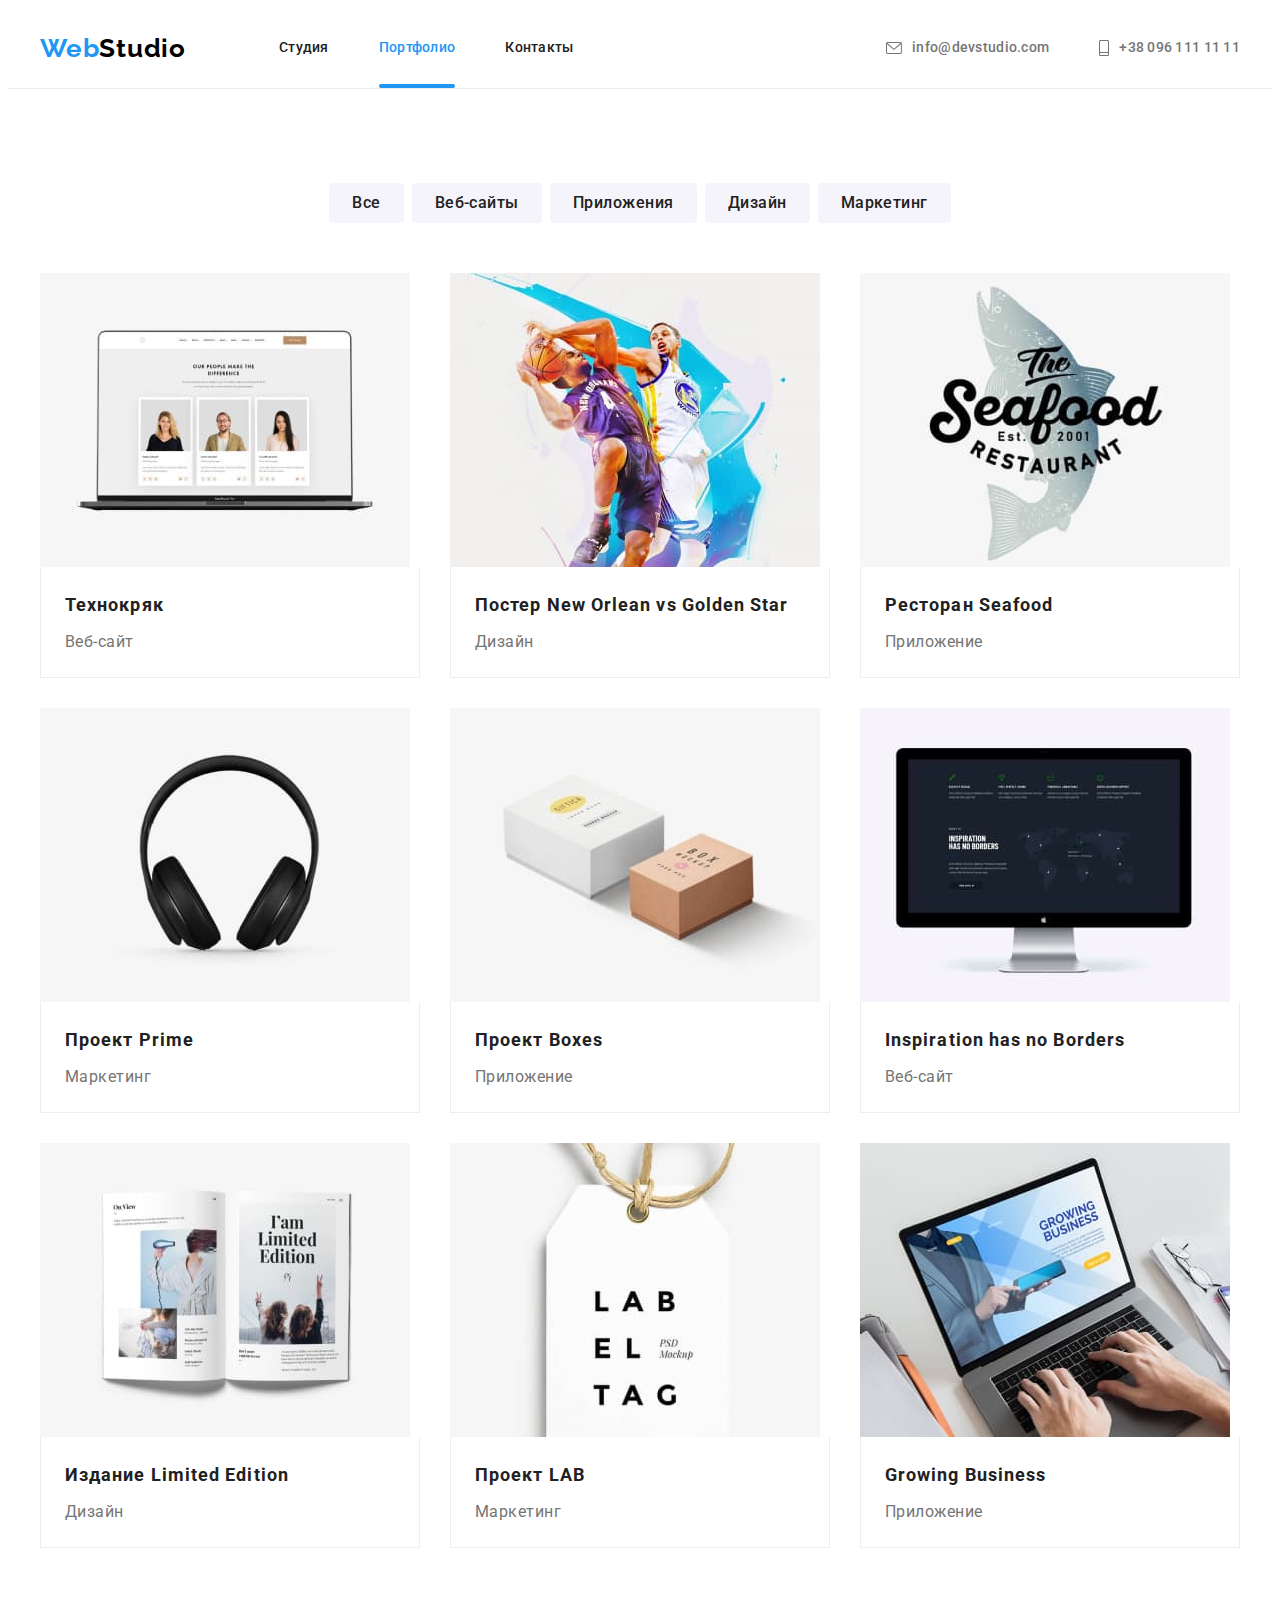
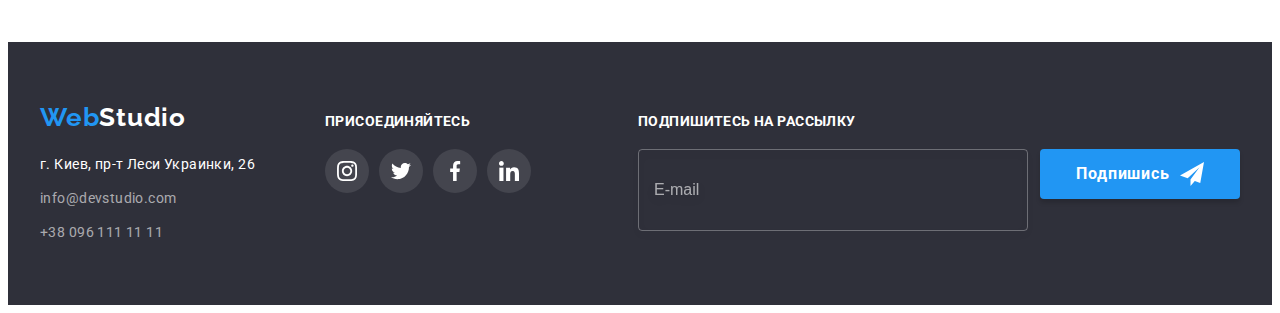
==== commit 5ddc06fb: "fix bugs" ====
--- a/portfolio.html
+++ b/portfolio.html
@@ -24,7 +24,7 @@
       <!--Main Navigation-->
       <nav class="nav">
         <a href="./index.html" lang="en" class="logo nav__logo logo--color-dark link">
-          <span class="logo-accent">Web</span>Studio
+          <span class="logo--accent">Web</span>Studio
         </a>
         <ul class="menu list">
           <li class="menu__item">
@@ -217,7 +217,7 @@
     <div class="container">
       <div class="footer-address-wrap">
         <a href="./index.html" lang="en" class="logo  logo--color-light link">
-          <span class="logo-accent">Web</span>Studio
+          <span class="logo--accent">Web</span>Studio
         </a>
         <address class="address">
           <ul class="address-list list">
--- a/css/main.min.css
+++ b/css/main.min.css
@@ -1 +1 @@
-:root{--logo-dark-color: #000000;--logo-light-color: #FFFFFF;--header-nav-color: #212121;--header-contacts-color: #757575;--main-title-color: #ffffff;--second-title-color: #212121;--border-check-color: #212121;--main-text-color: #757575;--accent-color: #2196F3;--main-btn-color: #2196F3;--second-btn-color: #F5F4FA;--main-bg-color: #2F303A;--team-card-bg: #FFFFFF;--footer-contacts-color: rgba(255, 255, 255, 0.6);--main-font: "Roboto", sans-serif}p,h1,h2,h3,h4,h5,h6{margin:0}ul{margin:0;padding-left:0}button{cursor:pointer}a{color:inherit}img{display:block}body{font-family:var(--main-font);color:var(--main-text-color)}.list{list-style:none}.link{text-decoration:none}.visually-hidden{position:absolute;white-space:nowrap;width:1px;height:1px;overflow:hidden;border:0;padding:0;clip:rect(0, 0, 0, 0);clip-path:inset(50%);margin:-1px}a.active{color:var(--accent-color);position:relative}a.active::after{content:"";display:block;height:4px;width:100%;background:var(--accent-color);border-color:var(--accent-color);border-radius:2px;position:absolute;bottom:0}.container{width:1200px;margin:0 auto;padding-left:15px;padding-right:15px}.btn{font-family:inherit;font-weight:700;font-size:16px;line-height:1.88;letter-spacing:.06em;color:#fff;background:var(--main-btn-color);display:block;min-width:200px;min-height:50px;padding:10px 32px;border:1px solid rgba(0,0,0,0);border-radius:4px;margin:0 auto;transition:background 250ms cubic-bezier(0.4, 0, 0.2, 1);transition:box-shadow 250ms cubic-bezier(0.4, 0, 0.2, 1)}.btn:hover,.btn:focus{background:#188ce8;box-shadow:0px 4px 4px rgba(0,0,0,.15)}.backdrop{position:fixed;top:0;left:0;width:100%;height:100%;background:rgba(0,0,0,.2);transition:opacity 250ms cubic-bezier(0.4, 0, 0.2, 1),visibility 250ms cubic-bezier(0.4, 0, 0.2, 1)}.modal{position:absolute;top:50%;left:50%;transform:translate(-50%, -50%) scale(1);width:528px;min-height:581px;background:#fff;box-shadow:0px 1px 3px rgba(0,0,0,.12),0px 1px 1px rgba(0,0,0,.14),0px 2px 1px rgba(0,0,0,.2);border-radius:4px;transition:transform 250ms cubic-bezier(0.4, 0, 0.2, 1);padding:40px}.backdrop.is-hidden .modal{transform:translate(-50%, -50%) scale(0)}.modal__title{font-weight:700;font-size:20px;line-height:1.15;text-align:center;letter-spacing:.03em;margin-bottom:12px;color:var(--second-title-color)}.modal-form__input-label{font-weight:400;font-size:12px;line-height:1.16;letter-spacing:.01em;color:var(--main-text-color);display:block;margin-bottom:4px}.modal-field{margin-bottom:10px}.modal-field.margin-btm-20{margin-bottom:20px}.modal-field.margin-btm-30{margin-bottom:30px}.input-wrap{position:relative}.modal-form__input{width:100%;height:40px;border:1px solid rgba(33,33,33,.2);border-radius:4px;background-color:rgba(0,0,0,0);padding-left:35px;outline:rgba(0,0,0,0);transition:border-color 250ms cubic-bezier(0.4, 0, 0.2, 1)}.modal-form__input:focus{border-color:var(--accent-color)}.modal-form__input-icon{position:absolute;left:15px;top:50%;transform:translateY(-50%);transition:fill 250ms cubic-bezier(0.4, 0, 0.2, 1)}.modal-input:focus+.modal-form__input-icon{fill:var(--accent-color)}.modal-form__text{width:100%;height:120px;border:1px solid rgba(33,33,33,.2);border-radius:4px;padding:12px 16px;resize:none;transition:border-color 250ms cubic-bezier(0.4, 0, 0.2, 1);outline:rgba(0,0,0,0)}.modal-form__text:focus{border-color:var(--accent-color)}.modal-form__text::placeholder{font-weight:400;font-size:14px;line-height:1,14;letter-spacing:.01em;color:rgba(117,117,117,.5)}.modal-form__check-text{font-weight:400;font-size:14px;line-height:1.71;letter-spacing:.03em;display:flex;align-items:center;justify-content:center;color:var(--main-text-color)}.modal-form__check-text::before{content:"";width:16px;height:15px;margin-right:5px;border:1px solid var(--border-check-color);border-radius:2px}.modal-form__input-check:focus+.modal-form__check-text::before{border-color:var(--accent-color)}.modal-form__input-check:checked+.modal-form__check-text::before{background-color:var(--accent-color);background-image:url(../images/che.svg);background-repeat:no-repeat;background-position:center;border-color:var(--accent-color);border-radius:2px}.modal-form__check-text a{color:var(--accent-color);margin-left:5px}.modal__close-btn{position:absolute;top:10px;right:10px;width:30px;height:30px;border:1px solid rgba(0,0,0,.1);background-color:rgba(0,0,0,0);border-radius:50%;display:flex;align-items:center;justify-content:center;outline:rgba(0,0,0,0);padding:0;transition:border-color 250ms cubic-bezier(0.4, 0, 0.2, 1)}.modal__close-btn:hover,.modal__close-btn:focus{border-color:var(--accent-color)}.close-btn{transition:fill 250ms cubic-bezier(0.4, 0, 0.2, 1)}.modal__close-btn:hover .close-btn,.modal__close-btn:focus .close-btn{fill:var(--accent-color)}.is-hidden{opacity:0;visibility:hidden;pointer-events:none}.no-scroll{overflow:hidden}.header{border-bottom:1px solid #ececec}.header .container{display:flex;align-items:center}.nav{display:flex;align-items:center}.logo{font-family:"Raleway";font-weight:700;font-size:26px;line-height:1.19;letter-spacing:.03em;padding:24px 0}.logo--color-dark{color:var(--logo-dark-color)}.nav__logo{margin-right:93px}.logo-accent{color:var(--accent-color)}.menu__link,.contacts__tel,.contacts__email{font-weight:500;font-size:14px;line-height:1.14;letter-spacing:.02em;color:var(--header-nav-color);display:inline-block;padding:32px 0;transition:color 250ms cubic-bezier(0.4, 0, 0.2, 1)}.menu__link:hover,.menu__link:focus,.menu__link:hover,.menu__link:focus,.menu__link:hover,.menu__link:focus,.contacts__tel:hover,.contacts__tel:focus,.contacts__tel:hover,.contacts__tel:focus,.contacts__tel:hover,.contacts__tel:focus,.contacts__email:hover,.contacts__email:focus,.contacts__email:hover,.contacts__email:focus,.contacts__email:hover,.contacts__email:focus{color:var(--accent-color)}.contacts__tel,.contacts__email{color:var(--header-contacts-color);display:flex;justify-content:center;align-items:center}.contacts__mail-icon,.contacts__tel-icon{margin-right:10px;fill:currentColor}.menu,.contacts{display:flex;align-items:center}.menu__item:not(:last-child),.contacts__item:not(:last-child){margin-right:50px}.header-contacts{margin-left:auto}.hero{background-color:var(--main-bg-color);max-width:1600px;height:600px;margin:0 auto;background-image:linear-gradient(to right, rgba(47, 48, 58, 0.4), rgba(47, 48, 58, 0.4)),url(../images/herobg.jpg);background-repeat:no-repeat;background-position:center;background-size:cover;padding:200px 0}.hero .container{text-align:center}.hero__title{font-weight:900;font-size:44px;line-height:1.36;letter-spacing:.06em;text-transform:uppercase;color:var(--main-title-color);max-width:696px;display:block;margin:0 auto;margin-bottom:30px}.features{padding-top:94px;padding-bottom:94px}.features-list{display:flex;justify-content:space-between}.features-list__item{width:270px}.features-list__item+.features-list__item{margin-left:30px}.features-list__thumb{height:120px;margin-bottom:30px;display:flex;justify-content:center;align-items:center;background:#f5f4fa;border-radius:4px}.features-list__subtitle{font-weight:700;font-size:14px;line-height:1.14;letter-spacing:.03em;text-transform:uppercase;color:var(--second-title-color);margin-bottom:10px}.features-list__text{font-size:14px;line-height:1.71;letter-spacing:.03em}.products{padding-bottom:94px}.products-list{display:flex}.products-list__item{position:relative}.products-list__item+.products-list__item{margin-left:30px}.products-list__item-title{display:flex;font-style:normal;font-weight:700;font-size:14px;line-height:1.14;text-align:center;letter-spacing:.03em;text-transform:uppercase;background:rgba(47,48,58,.8);color:#fff;width:100%;height:70px;position:absolute;left:0;bottom:0;align-items:center;justify-content:center}.products__title{font-weight:700;font-size:36px;line-height:1.16;text-align:center;letter-spacing:.03em;color:var(--second-title-color);margin-bottom:50px}.team{background-color:#f5f4fa;padding-top:94px;padding-bottom:94px}.team-list{display:flex;margin:-15px}.team-list__item{flex-basis:calc(33.3333333333% - 30px);margin:15px;background-color:var(--team-card-bg);box-shadow:0px 1px 3px rgba(0,0,0,.12),0px 1px 1px rgba(0,0,0,.14),0px 2px 1px rgba(0,0,0,.2);border-radius:0px 0px 4px 4px}.team-list__title-wrap{padding:30px 0}.team__title{font-weight:700;font-size:36px;line-height:1.16;text-align:center;letter-spacing:.03em;color:var(--second-title-color);margin-bottom:50px}.team-list__subtitle{font-weight:500;font-size:16px;line-height:1.18;text-align:center;letter-spacing:.03em;color:var(--second-title-color);margin-bottom:10px}.team-list__text{font-size:16px;line-height:1.18;text-align:center;letter-spacing:.03em;margin-bottom:16px}.masters-soc-list{display:flex;justify-content:center}.masters-soc-list__item{width:44px;height:44px;margin-left:10px}.masters-soc-list__item:first-child{margin-left:0}.masters-soc-list__link{display:flex;align-items:center;justify-content:center;width:100%;height:100%;border-radius:50%;color:#afb1b8;transition:background-color 250ms cubic-bezier(0.4, 0, 0.2, 1),color 250ms cubic-bezier(0.4, 0, 0.2, 1)}.masters-soc-list__link:hover,.masters-soc-list__link:focus{background-color:var(--accent-color);color:#fff}.masters-soc-list__icon{fill:currentColor}.clients{padding-top:94px;padding-bottom:94px}.clients__title{font-weight:700;font-size:36px;line-height:1.16;text-align:center;letter-spacing:.03em;color:var(--second-title-color);margin-bottom:50px}.clients-list{display:flex;justify-content:center}.clients-list__item{width:170px;height:92px}.clients-list__item:not(:last-child){margin-right:30px}.clients-list__link{width:100%;height:100%;display:flex;justify-content:center;align-items:center;color:#afb1b8;border:1px solid #afb1b8;border-radius:4px;transition:color 250ms cubic-bezier(0.4, 0, 0.2, 1),border 250ms cubic-bezier(0.4, 0, 0.2, 1)}.clients-list__link:hover,.clients-list__link:focus{color:var(--accent-color);border:1px solid var(--accent-color);outline:rgba(0,0,0,0)}.clients-list__icon{fill:currentColor}.footer{background-color:var(--main-bg-color);padding-top:60px;padding-bottom:60px}.footer .container{display:flex;align-items:baseline}.logo{font-family:"Raleway";font-weight:700;font-size:26px;line-height:1.19;letter-spacing:.03em;display:inline-block}.logo span{color:var(--accent-color)}.logo--color-light{color:var(--logo-light-color);margin-bottom:20px}.address{font-style:normal;font-size:14px;line-height:1.71;letter-spacing:.03em}.footer-address-wrap{color:#fff}.address-list__item:not(:last-child){margin-bottom:10px}.address-list__email,.address-list__tel{color:var(--footer-contacts-color);transition:color 250ms cubic-bezier(0.4, 0, 0.2, 1)}.address-list__email:hover,.address-list__email:focus,.address-list__email:hover,.address-list__email:focus,.address-list__tel:hover,.address-list__tel:focus,.address-list__tel:hover,.address-list__tel:focus{color:var(--accent-color)}.address-list__address,.footer-link{transition:color 250ms cubic-bezier(0.4, 0, 0.2, 1)}.address-list__address:hover,.address-list__address:focus,.address-list__address:hover,.address-list__address:focus,.footer-link:hover,.footer-link:focus,.footer-link:hover,.footer-link:focus{color:var(--accent-color)}.footer-address-wrap{margin-right:70px}.footer-soc{margin-right:auto}.footer-soc__title,.connect__title{font-weight:700;font-size:14px;line-height:16px;letter-spacing:.03em;text-transform:uppercase;color:var(--main-title-color);margin-bottom:20px}.social{display:flex;justify-content:center}.social__item{width:44px;height:44px;margin-left:10px}.social__item:first-child{margin-left:0}.social__link{display:flex;align-items:center;justify-content:center;width:100%;height:100%;border-radius:50%;color:#fff;background:rgba(255,255,255,.1);transition:background-color 250ms cubic-bezier(0.4, 0, 0.2, 1)}.social__link:hover,.social__link:focus{background-color:var(--accent-color)}.social__icon{fill:currentColor}.subscribe{display:flex}.subscribe__input{width:358px;height:50px;background-color:rgba(0,0,0,0);border:1px solid rgba(255,255,255,.3);filter:drop-shadow(0px 4px 4px rgba(0, 0, 0, 0.15));border-radius:4px;outline:rgba(0,0,0,0);padding:15px;margin-right:12px;color:rgba(255,255,255,.6)}.subscribe__input::placeholder{font-style:normal;font-weight:400;font-size:16px;line-height:1.25;color:rgba(255,255,255,.6)}.subscribe__input:focus{border-color:var(--accent-color)}.subscribe__btn{box-shadow:0px 4px 4px rgba(0,0,0,.15);color:#fff;display:flex;justify-content:center;align-items:center;height:50px}.subscribe__icon{fill:currentColor;margin-left:10px}.portfolio{padding:94px 0}.portfolio-nav{display:flex;justify-content:center;margin-bottom:50px}.portfolio-nav .portfolio-item{margin-left:8px}.portfolio-nav .portfolio-item:first-child{margin-left:0}.portfolio-btn{font-family:inherit;font-weight:500;font-size:16px;line-height:1.62;text-align:center;letter-spacing:.03em;color:#212121;background-color:var(--second-btn-color);cursor:pointer;padding:6px 22px;border:1px solid rgba(0,0,0,0);border-radius:4px;transition:color 250ms cubic-bezier(0.4, 0, 0.2, 1),background-color 250ms cubic-bezier(0.4, 0, 0.2, 1),box-shadow 250ms cubic-bezier(0.4, 0, 0.2, 1)}.portfolio-btn:hover,.portfolio-btn:focus{color:#fff;background-color:var(--main-btn-color);box-shadow:0px 3px 1px rgba(0,0,0,.1),0px 1px 2px rgba(0,0,0,.08),0px 2px 2px rgba(0,0,0,.12)}.portfolio-list{display:flex;flex-wrap:wrap;margin:-15px}.portfolio-list .portfolio-item{flex-basis:calc(33.3333333333% - 30px);margin:15px}.portfolio-link{display:block;transition:box-shadow 250ms cubic-bezier(0.4, 0, 0.2, 1)}.portfolio-link:hover,.portfolio-link:focus{box-shadow:0px 1px 1px rgba(0,0,0,.12),0px 4px 4px rgba(0,0,0,.06),1px 4px 6px rgba(0,0,0,.16);outline:rgba(0,0,0,0)}.portfolio-top-wrap{position:relative;overflow:hidden}.portfolio-top-text{position:absolute;top:0;font-weight:400;font-size:18px;line-height:1.56;letter-spacing:.03em;color:#fff;background:rgba(33,150,243,.9);padding:63px 24px;height:100%;transform:translateY(101%);transition:transform 250ms cubic-bezier(0.4, 0, 0.2, 1)}.portfolio-link:hover .portfolio-top-text,.portfolio-link:focus .portfolio-top-text{transform:translateY(0)}.portfolio-title-wrap{padding:20px 24px;border-bottom:1px solid #eee;border-left:1px solid #eee;border-right:1px solid #eee}.portfolio-subtitle{font-weight:700;font-size:18px;line-height:2;letter-spacing:.06em;color:var(--second-title-color);margin-bottom:4px}.portfolio-text{font-size:16px;line-height:1.88;letter-spacing:.03em}/*# sourceMappingURL=main.min.css.map */+:root{--logo-dark-color: #000000;--logo-light-color: #FFFFFF;--header-nav-color: #212121;--header-contacts-color: #757575;--main-title-color: #ffffff;--second-title-color: #212121;--border-check-color: #212121;--main-text-color: #757575;--accent-color: #2196F3;--main-btn-color: #2196F3;--second-btn-color: #F5F4FA;--main-bg-color: #2F303A;--team-card-bg: #FFFFFF;--footer-contacts-color: rgba(255, 255, 255, 0.6);--main-font: "Roboto", sans-serif}p,h1,h2,h3,h4,h5,h6{margin:0}ul{margin:0;padding-left:0}button{cursor:pointer}a{color:inherit}img{display:block}body{font-family:var(--main-font);color:var(--main-text-color)}.list{list-style:none}.link{text-decoration:none}.visually-hidden{position:absolute;white-space:nowrap;width:1px;height:1px;overflow:hidden;border:0;padding:0;clip:rect(0, 0, 0, 0);clip-path:inset(50%);margin:-1px}.menu__link.active{color:var(--accent-color);position:relative}.active::after{content:"";display:block;height:4px;width:100%;background:var(--accent-color);border-color:var(--accent-color);border-radius:2px;position:absolute;bottom:0}.container{width:1200px;margin:0 auto;padding-left:15px;padding-right:15px}.btn{font-family:inherit;font-weight:700;font-size:16px;line-height:1.88;letter-spacing:.06em;color:#fff;background:var(--main-btn-color);display:block;min-width:200px;min-height:50px;padding:10px 32px;border:1px solid rgba(0,0,0,0);border-radius:4px;margin:0 auto;transition:background 250ms cubic-bezier(0.4, 0, 0.2, 1);transition:box-shadow 250ms cubic-bezier(0.4, 0, 0.2, 1)}.btn:hover,.btn:focus{background:#188ce8;box-shadow:0px 4px 4px rgba(0,0,0,.15)}.backdrop{position:fixed;top:0;left:0;width:100%;height:100%;background:rgba(0,0,0,.2);transition:opacity 250ms cubic-bezier(0.4, 0, 0.2, 1),visibility 250ms cubic-bezier(0.4, 0, 0.2, 1)}.modal{position:absolute;top:50%;left:50%;transform:translate(-50%, -50%) scale(1);width:528px;min-height:581px;background:#fff;box-shadow:0px 1px 3px rgba(0,0,0,.12),0px 1px 1px rgba(0,0,0,.14),0px 2px 1px rgba(0,0,0,.2);border-radius:4px;transition:transform 250ms cubic-bezier(0.4, 0, 0.2, 1);padding:40px}.backdrop.is-hidden .modal{transform:translate(-50%, -50%) scale(0)}.modal__title{font-weight:700;font-size:20px;line-height:1.15;text-align:center;letter-spacing:.03em;margin-bottom:12px;color:var(--second-title-color)}.modal-form__input-label{font-weight:400;font-size:12px;line-height:1.16;letter-spacing:.01em;color:var(--main-text-color);display:block;margin-bottom:4px}.modal-field{margin-bottom:10px}.modal-field.margin-btm-20{margin-bottom:20px}.modal-field.margin-btm-30{margin-bottom:30px}.input-wrap{position:relative}.modal-form__input{width:100%;height:40px;border:1px solid rgba(33,33,33,.2);border-radius:4px;background-color:rgba(0,0,0,0);padding-left:35px;outline:rgba(0,0,0,0);transition:border-color 250ms cubic-bezier(0.4, 0, 0.2, 1)}.modal-form__input:focus{border-color:var(--accent-color)}.modal-form__input-icon{position:absolute;left:15px;top:50%;transform:translateY(-50%);transition:fill 250ms cubic-bezier(0.4, 0, 0.2, 1)}.modal-form__input:focus+.modal-form__input-icon{fill:var(--accent-color)}.modal-form__text{width:100%;height:120px;border:1px solid rgba(33,33,33,.2);border-radius:4px;padding:12px 16px;resize:none;transition:border-color 250ms cubic-bezier(0.4, 0, 0.2, 1);outline:rgba(0,0,0,0)}.modal-form__text:focus{border-color:var(--accent-color)}.modal-form__text::placeholder{font-weight:400;font-size:14px;line-height:1,14;letter-spacing:.01em;color:rgba(117,117,117,.5)}.modal-form__check-text{font-weight:400;font-size:14px;line-height:1.71;letter-spacing:.03em;display:flex;align-items:center;justify-content:center;color:var(--main-text-color)}.modal-form__check-text::before{content:"";width:16px;height:15px;margin-right:5px;border:1px solid var(--border-check-color);border-radius:2px}.modal-form__input-check:focus+.modal-form__check-text::before{border-color:var(--accent-color)}.modal-form__input-check:checked+.modal-form__check-text::before{background-color:var(--accent-color);background-image:url(../images/che.svg);background-repeat:no-repeat;background-position:center;border-color:var(--accent-color);border-radius:2px}.modal-form__check-text a{color:var(--accent-color);margin-left:5px}.modal__close-btn{position:absolute;top:10px;right:10px;width:30px;height:30px;border:1px solid rgba(0,0,0,.1);background-color:rgba(0,0,0,0);border-radius:50%;display:flex;align-items:center;justify-content:center;outline:rgba(0,0,0,0);padding:0;transition:border-color 250ms cubic-bezier(0.4, 0, 0.2, 1)}.modal__close-btn:hover,.modal__close-btn:focus{border-color:var(--accent-color)}.close-btn{transition:fill 250ms cubic-bezier(0.4, 0, 0.2, 1)}.modal__close-btn:hover .close-btn,.modal__close-btn:focus .close-btn{fill:var(--accent-color)}.is-hidden{opacity:0;visibility:hidden;pointer-events:none}.no-scroll{overflow:hidden}.header{border-bottom:1px solid #ececec}.header .container{display:flex;align-items:center}.nav{display:flex;align-items:center}.logo{font-family:"Raleway";font-weight:700;font-size:26px;line-height:1.19;letter-spacing:.03em}.logo--color-dark{color:var(--logo-dark-color)}.nav__logo{margin-right:93px;padding:24px 0}.logo--accent{color:var(--accent-color)}.menu__link,.contacts__tel,.contacts__email{font-weight:500;font-size:14px;line-height:1.14;letter-spacing:.02em;color:var(--header-nav-color);display:inline-block;padding:32px 0;transition:color 250ms cubic-bezier(0.4, 0, 0.2, 1)}.menu__link:hover,.menu__link:focus,.menu__link:hover,.menu__link:focus,.menu__link:hover,.menu__link:focus,.contacts__tel:hover,.contacts__tel:focus,.contacts__tel:hover,.contacts__tel:focus,.contacts__tel:hover,.contacts__tel:focus,.contacts__email:hover,.contacts__email:focus,.contacts__email:hover,.contacts__email:focus,.contacts__email:hover,.contacts__email:focus{color:var(--accent-color)}.contacts__tel,.contacts__email{color:var(--header-contacts-color);display:flex;justify-content:center;align-items:center}.contacts__mail-icon,.contacts__tel-icon{margin-right:10px;fill:currentColor}.menu,.contacts{display:flex;align-items:center}.menu__item:not(:last-child),.contacts__item:not(:last-child){margin-right:50px}.header-contacts{margin-left:auto}.hero{background-color:var(--main-bg-color);max-width:1600px;height:600px;margin:0 auto;background-image:linear-gradient(to right, rgba(47, 48, 58, 0.4), rgba(47, 48, 58, 0.4)),url(../images/herobg.jpg);background-repeat:no-repeat;background-position:center;background-size:cover;padding:200px 0}.hero .container{text-align:center}.hero__title{font-weight:900;font-size:44px;line-height:1.36;letter-spacing:.06em;text-transform:uppercase;color:var(--main-title-color);max-width:696px;display:block;margin:0 auto;margin-bottom:30px}.features{padding-top:94px;padding-bottom:94px}.features-list{display:flex;justify-content:space-between}.features-list__item{width:270px}.features-list__item+.features-list__item{margin-left:30px}.features-list__thumb{height:120px;margin-bottom:30px;display:flex;justify-content:center;align-items:center;background:#f5f4fa;border-radius:4px}.features-list__subtitle{font-weight:700;font-size:14px;line-height:1.14;letter-spacing:.03em;text-transform:uppercase;color:var(--second-title-color);margin-bottom:10px}.features-list__text{font-size:14px;line-height:1.71;letter-spacing:.03em}.products{padding-bottom:94px}.products-list{display:flex}.products-list__item{position:relative}.products-list__item+.products-list__item{margin-left:30px}.products-list__item-title{display:flex;font-style:normal;font-weight:700;font-size:14px;line-height:1.14;text-align:center;letter-spacing:.03em;text-transform:uppercase;background:rgba(47,48,58,.8);color:#fff;width:100%;height:70px;position:absolute;left:0;bottom:0;align-items:center;justify-content:center}.products__title{font-weight:700;font-size:36px;line-height:1.16;text-align:center;letter-spacing:.03em;color:var(--second-title-color);margin-bottom:50px}.team{background-color:#f5f4fa;padding-top:94px;padding-bottom:94px}.team-list{display:flex;margin:-15px}.team-list__item{flex-basis:calc(33.3333333333% - 30px);margin:15px;background-color:var(--team-card-bg);box-shadow:0px 1px 3px rgba(0,0,0,.12),0px 1px 1px rgba(0,0,0,.14),0px 2px 1px rgba(0,0,0,.2);border-radius:0px 0px 4px 4px}.team-list__title-wrap{padding:30px 0}.team__title{font-weight:700;font-size:36px;line-height:1.16;text-align:center;letter-spacing:.03em;color:var(--second-title-color);margin-bottom:50px}.team-list__subtitle{font-weight:500;font-size:16px;line-height:1.18;text-align:center;letter-spacing:.03em;color:var(--second-title-color);margin-bottom:10px}.team-list__text{font-size:16px;line-height:1.18;text-align:center;letter-spacing:.03em;margin-bottom:16px}.masters-soc-list{display:flex;justify-content:center}.masters-soc-list__item{width:44px;height:44px;margin-left:10px}.masters-soc-list__item:first-child{margin-left:0}.masters-soc-list__link{display:flex;align-items:center;justify-content:center;width:100%;height:100%;border-radius:50%;color:#afb1b8;transition:background-color 250ms cubic-bezier(0.4, 0, 0.2, 1),color 250ms cubic-bezier(0.4, 0, 0.2, 1)}.masters-soc-list__link:hover,.masters-soc-list__link:focus{background-color:var(--accent-color);color:#fff}.masters-soc-list__icon{fill:currentColor}.clients{padding-top:94px;padding-bottom:94px}.clients__title{font-weight:700;font-size:36px;line-height:1.16;text-align:center;letter-spacing:.03em;color:var(--second-title-color);margin-bottom:50px}.clients-list{display:flex;justify-content:center}.clients-list__item{width:170px;height:92px}.clients-list__item:not(:last-child){margin-right:30px}.clients-list__link{width:100%;height:100%;display:flex;justify-content:center;align-items:center;color:#afb1b8;border:1px solid #afb1b8;border-radius:4px;transition:color 250ms cubic-bezier(0.4, 0, 0.2, 1),border 250ms cubic-bezier(0.4, 0, 0.2, 1)}.clients-list__link:hover,.clients-list__link:focus{color:var(--accent-color);border:1px solid var(--accent-color);outline:rgba(0,0,0,0)}.clients-list__icon{fill:currentColor}.footer{background-color:var(--main-bg-color);padding-top:60px;padding-bottom:60px}.footer .container{display:flex;align-items:baseline}.logo{font-family:"Raleway";font-weight:700;font-size:26px;line-height:1.19;letter-spacing:.03em;display:inline-block}.logo .logo--accent{color:var(--accent-color)}.logo--color-light{color:var(--logo-light-color);margin-bottom:20px}.address{font-style:normal;font-size:14px;line-height:1.71;letter-spacing:.03em}.footer-address-wrap{color:#fff}.address-list__item:not(:last-child){margin-bottom:10px}.address-list__email,.address-list__tel{color:var(--footer-contacts-color);transition:color 250ms cubic-bezier(0.4, 0, 0.2, 1)}.address-list__email:hover,.address-list__email:focus,.address-list__email:hover,.address-list__email:focus,.address-list__tel:hover,.address-list__tel:focus,.address-list__tel:hover,.address-list__tel:focus{color:var(--accent-color)}.address-list__address,.footer-link{transition:color 250ms cubic-bezier(0.4, 0, 0.2, 1)}.address-list__address:hover,.address-list__address:focus,.address-list__address:hover,.address-list__address:focus,.footer-link:hover,.footer-link:focus,.footer-link:hover,.footer-link:focus{color:var(--accent-color)}.footer-address-wrap{margin-right:70px}.footer-soc{margin-right:auto}.footer-soc__title,.connect__title{font-weight:700;font-size:14px;line-height:16px;letter-spacing:.03em;text-transform:uppercase;color:var(--main-title-color);margin-bottom:20px}.social{display:flex;justify-content:center}.social__item{width:44px;height:44px;margin-left:10px}.social__item:first-child{margin-left:0}.social__link{display:flex;align-items:center;justify-content:center;width:100%;height:100%;border-radius:50%;color:#fff;background:rgba(255,255,255,.1);transition:background-color 250ms cubic-bezier(0.4, 0, 0.2, 1)}.social__link:hover,.social__link:focus{background-color:var(--accent-color)}.social__icon{fill:currentColor}.subscribe{display:flex}.subscribe__input{width:358px;height:50px;background-color:rgba(0,0,0,0);border:1px solid rgba(255,255,255,.3);filter:drop-shadow(0px 4px 4px rgba(0, 0, 0, 0.15));border-radius:4px;outline:rgba(0,0,0,0);padding:15px;margin-right:12px;color:rgba(255,255,255,.6)}.subscribe__input::placeholder{font-style:normal;font-weight:400;font-size:16px;line-height:1.25;color:rgba(255,255,255,.6)}.subscribe__input:focus{border-color:var(--accent-color)}.subscribe__btn{box-shadow:0px 4px 4px rgba(0,0,0,.15);color:#fff;display:flex;justify-content:center;align-items:center;height:50px}.subscribe__icon{fill:currentColor;margin-left:10px}.portfolio{padding:94px 0}.portfolio-nav{display:flex;justify-content:center;margin-bottom:50px}.portfolio-nav .portfolio-item{margin-left:8px}.portfolio-item:first-child{margin-left:0}.portfolio-btn{font-family:inherit;font-weight:500;font-size:16px;line-height:1.62;text-align:center;letter-spacing:.03em;color:#212121;background-color:var(--second-btn-color);cursor:pointer;padding:6px 22px;border:1px solid rgba(0,0,0,0);border-radius:4px;transition:color 250ms cubic-bezier(0.4, 0, 0.2, 1),background-color 250ms cubic-bezier(0.4, 0, 0.2, 1),box-shadow 250ms cubic-bezier(0.4, 0, 0.2, 1)}.portfolio-btn:hover,.portfolio-btn:focus{color:#fff;background-color:var(--main-btn-color);box-shadow:0px 3px 1px rgba(0,0,0,.1),0px 1px 2px rgba(0,0,0,.08),0px 2px 2px rgba(0,0,0,.12)}.portfolio-list{display:flex;flex-wrap:wrap;margin:-15px}.portfolio-list .portfolio-item{flex-basis:calc(33.3333333333% - 30px);margin:15px}.portfolio-link{display:block;transition:box-shadow 250ms cubic-bezier(0.4, 0, 0.2, 1)}.portfolio-link:hover,.portfolio-link:focus{box-shadow:0px 1px 1px rgba(0,0,0,.12),0px 4px 4px rgba(0,0,0,.06),1px 4px 6px rgba(0,0,0,.16);outline:rgba(0,0,0,0)}.portfolio-top-wrap{position:relative;overflow:hidden}.portfolio-top-text{position:absolute;top:0;font-weight:400;font-size:18px;line-height:1.56;letter-spacing:.03em;color:#fff;background:rgba(33,150,243,.9);padding:63px 24px;height:100%;transform:translateY(101%);transition:transform 250ms cubic-bezier(0.4, 0, 0.2, 1)}.portfolio-link:hover .portfolio-top-text,.portfolio-link:focus .portfolio-top-text{transform:translateY(0)}.portfolio-title-wrap{padding:20px 24px;border-bottom:1px solid #eee;border-left:1px solid #eee;border-right:1px solid #eee}.portfolio-subtitle{font-weight:700;font-size:18px;line-height:2;letter-spacing:.06em;color:var(--second-title-color);margin-bottom:4px}.portfolio-text{font-size:16px;line-height:1.88;letter-spacing:.03em}/*# sourceMappingURL=main.min.css.map */